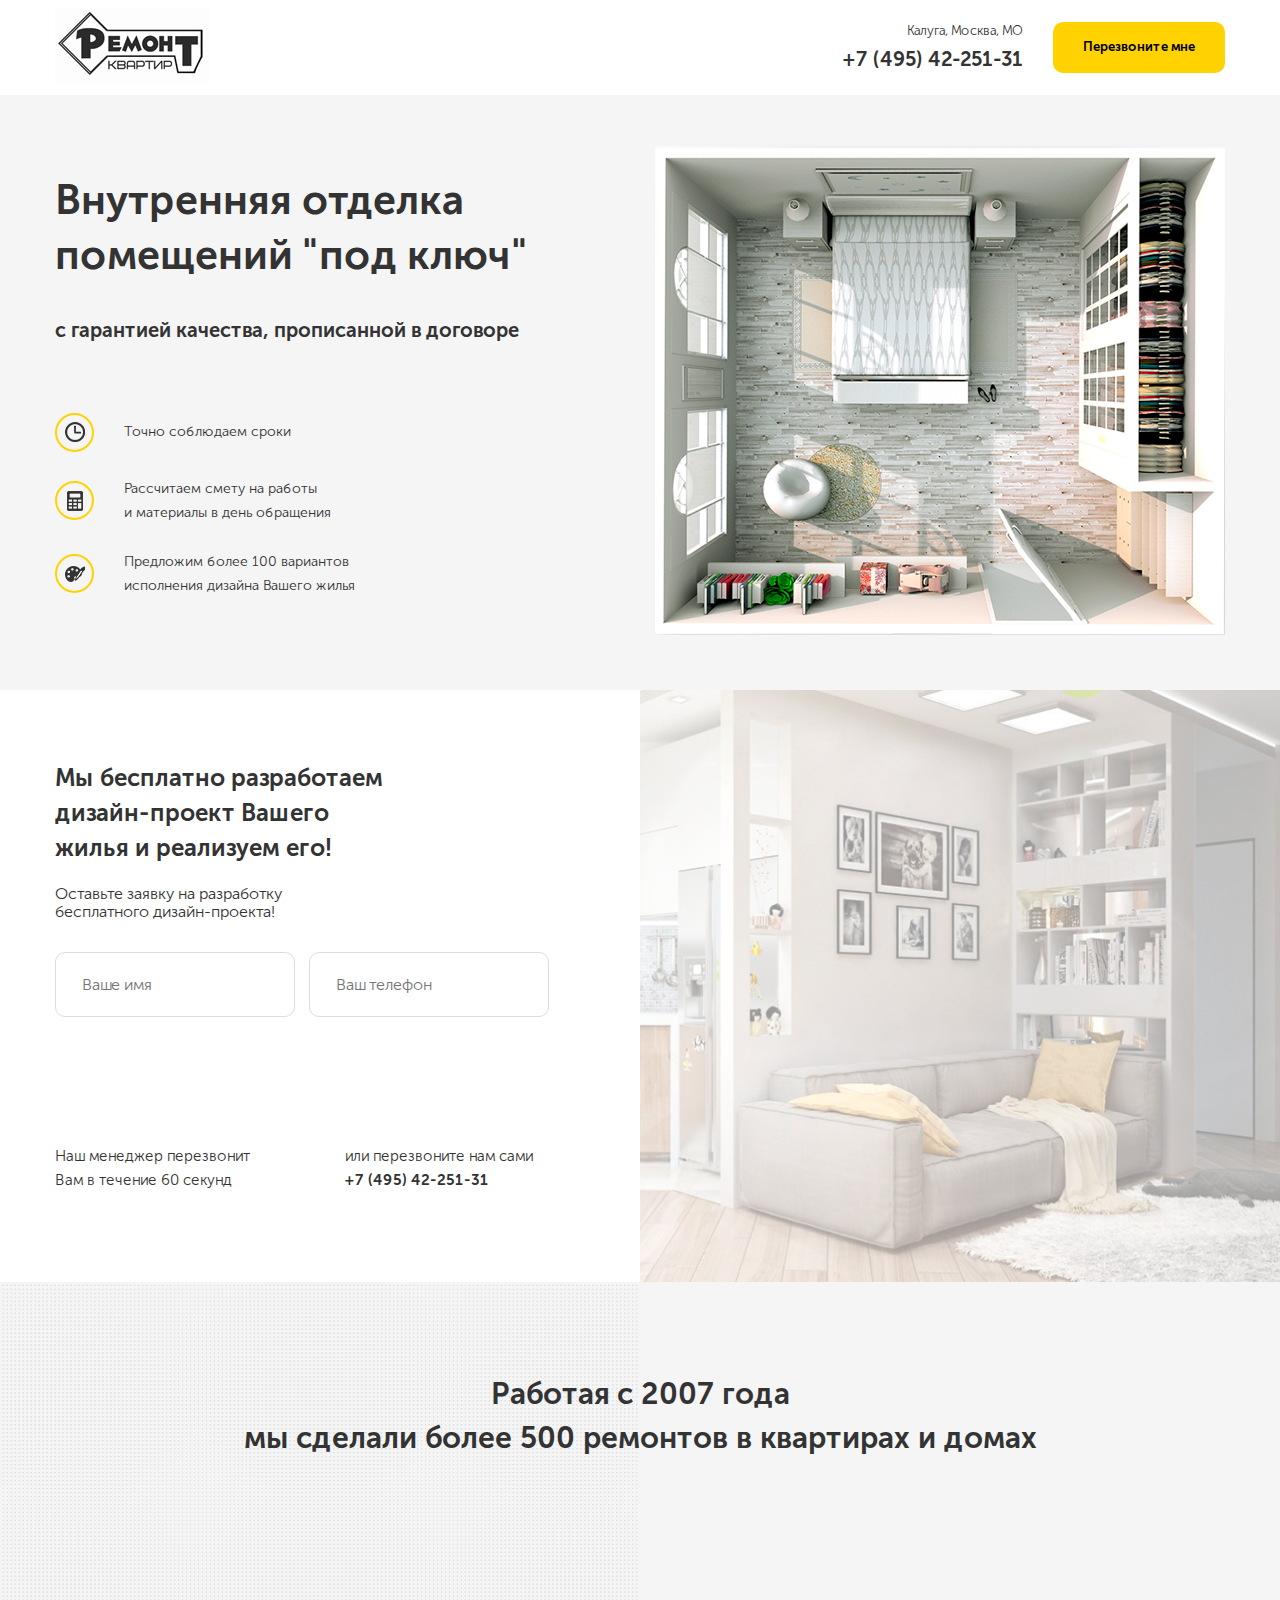
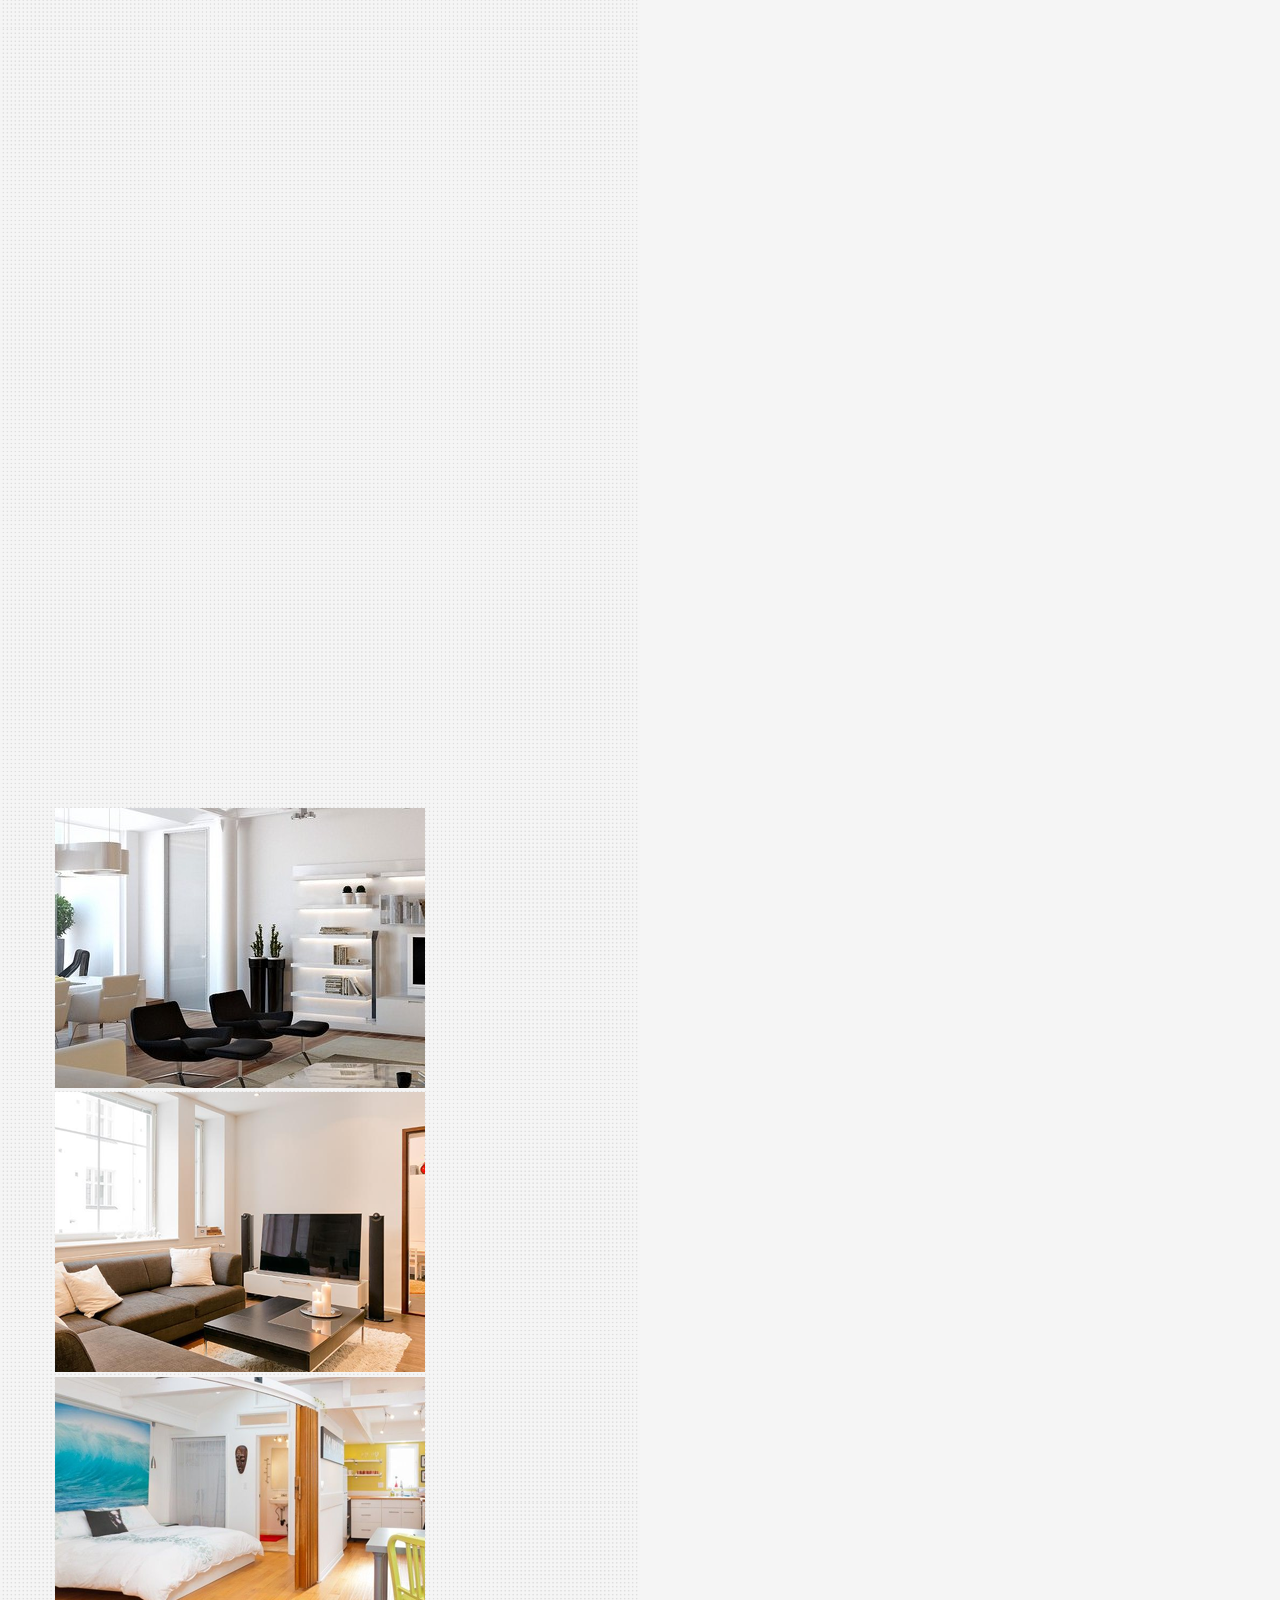
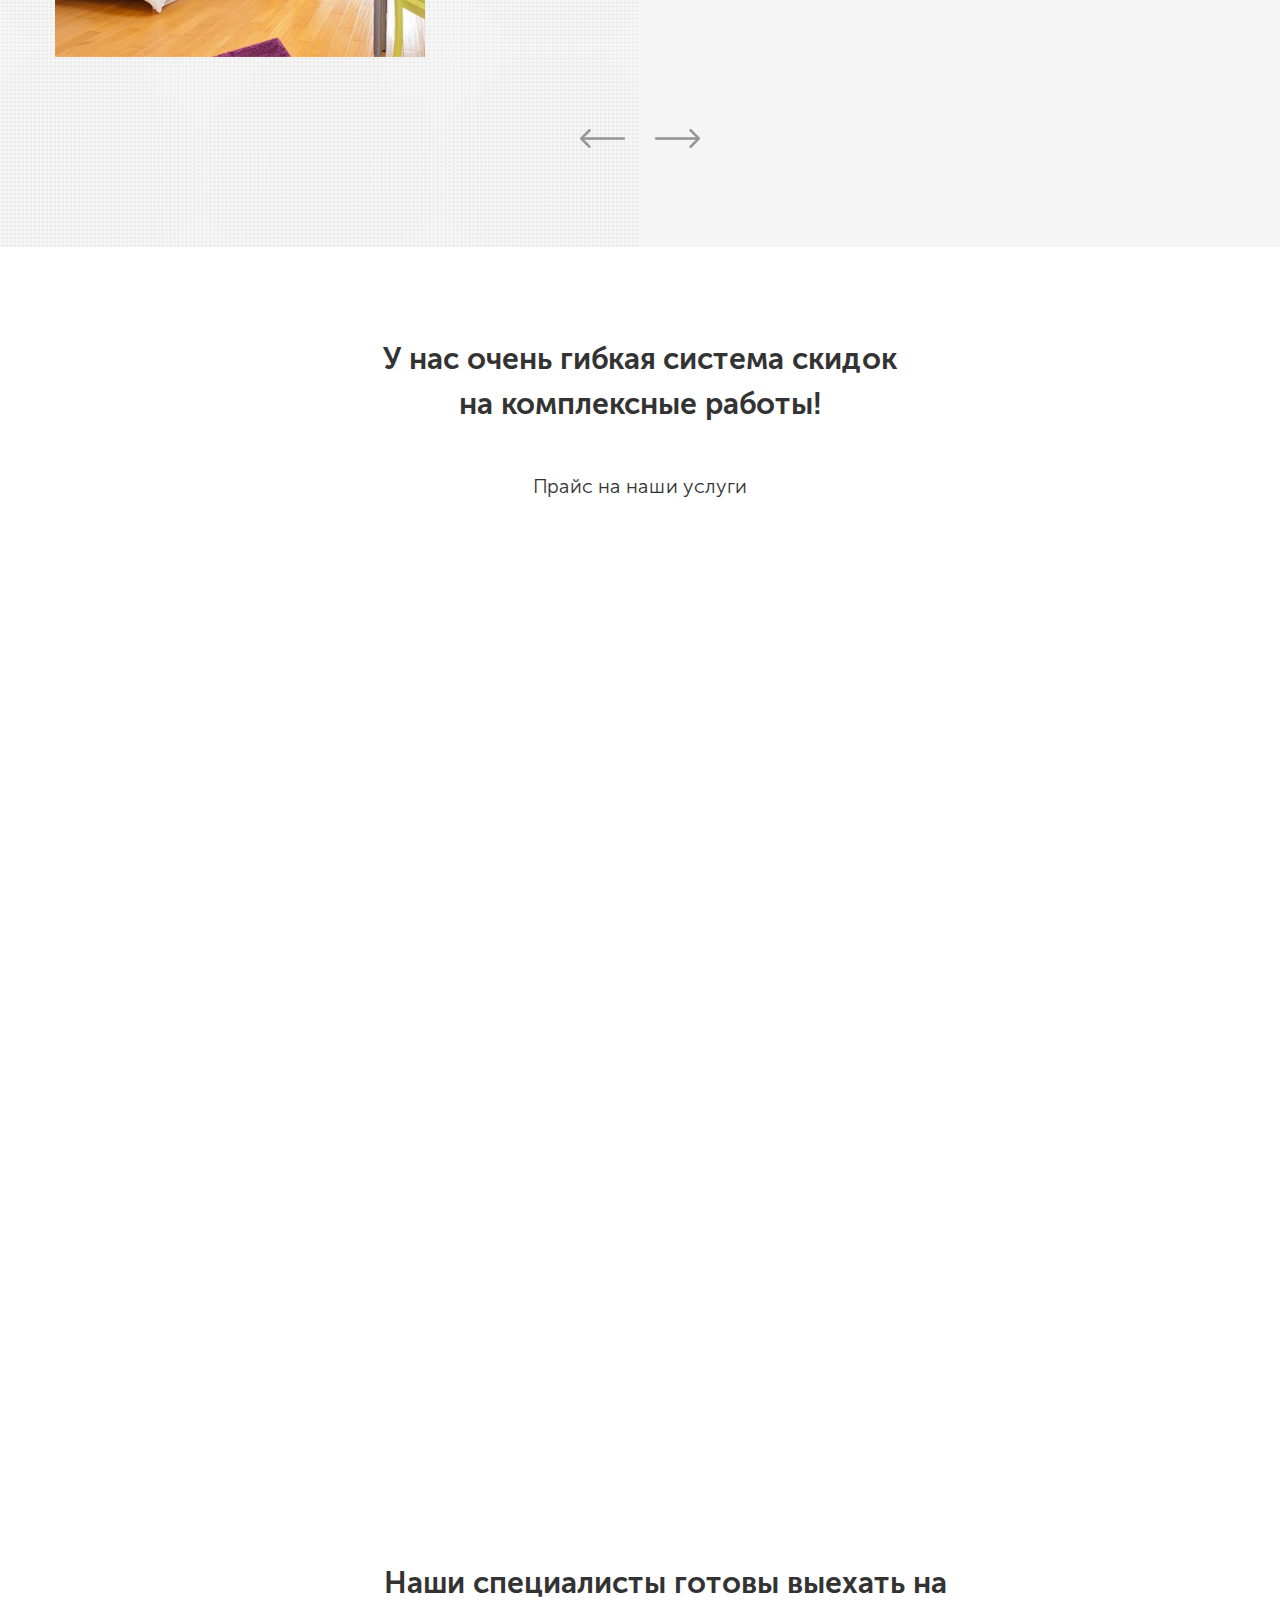
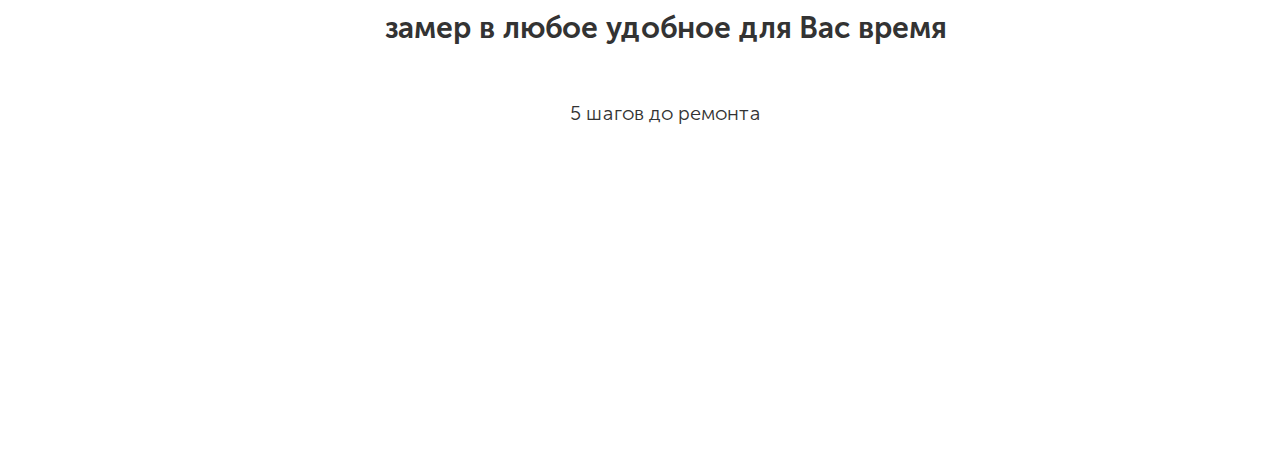
==== main/src/index.html @ b84ce752 "Добавил код с предыдущего урока" ====
<!DOCTYPE html>
<html lang="ru">

<head>
  <meta charset="UTF-8">
  <meta name="viewport" content="width=device-width, initial-scale=1.0">
  <meta http-equiv="X-UA-Compatible" content="ie=edge">
  <title>Урок 20</title>
  <link rel="stylesheet" href="css/normalize.css">
  <link rel="stylesheet" href="css/animate.min.css">
  <link rel="stylesheet" href="css/slick.css">
  <link rel="stylesheet" href="css/style.css">
</head>

<body>



  <!-- Шапка -->
  <nav class="navbar">

    <!-- Контейнер -->
    <div class="container">

      <!-- Блок с навигацией -->
      <div class="navbar-block">

        <!-- Логотип -->
        <div class="navbar__logo">
          <img src="img/logo.png" alt="">
        </div>
        <div class="navbar__info">

          <!-- Контакты -->
          <div class="navbar__contacts">
            <span class="navbar__address">Калуга, Москва, МО</span>
            <a href="tel:+7 (495) 42-251-31" class="phone navbar__phone">
              +7 (495) 42-251-31
            </a>
          </div>

          <!-- Кнопка звонка -->
          <button class="button navbar__button" id="button">
            Перезвоните мне
          </button>
        </div>
      </div>
    </div>
  </nav>

  <!-- Главный экран -->
  <div class="main">
    <section class=" section hero">

      <!-- Контейнер -->
      <div class="container">

        <!-- Блок главного экрана -->
        <div class="hero-block">

          <!-- Блок с текстом гланвого экрана -->
          <div class="hero-text">

            <!-- Заголовок -->
            <h1 class="section-title hero-text__title">
              Внутренняя отделка помещений "под ключ"
            </h1>

            <!-- Подзаголовок -->
            <span class="section-subtitle hero-text__subtitle">
              с гарантией качества, прописанной в договоре
            </span>

            <!-- Список преимуществ -->
            <ul class="hero-list">
              <li class="hero-list__item">
                <div class="hero-list__image">
                  <img src="img/hero/clock.png" alt="clock">
                </div>
                <span class="hero-list__text">
                  Точно соблюдаем сроки
                </span>
              </li>
              <li class="hero-list__item">
                <div class="hero-list__image">
                  <img src="img/hero/calculator.png" alt="calculator">
                </div>
                <span class="hero-list__text">
                  Рассчитаем смету на работы
                  <br> и материалы в день обращения
                </span>
              </li>
              <li class="hero-list__item">
                <div class="hero-list__image">
                  <img src="img/hero/paint-board.png" alt="paint-board">
                </div>
                <span class="hero-list__text">
                  Предложим более 100 вариантов
                  <br> исполнения дизайна Вашего жилья
                </span>
              </li>
            </ul>
          </div>

          <!-- Изображение главного экрана -->
          <div class="hero-image wow fadeInRight" data-wow-delay="0.3s">
            <img src="img/hero/hero_image.png" alt="">
          </div>
        </div>
      </div>
    </section>
  </div>

  <!-- Блок offer -->
  <section class="section offer">

    <!-- Контейнер -->
    <div class="container">

      <!-- Обертка -->
      <div class="offer-block">

        <!-- Заголовок блока -->
        <h2 class="section-title offer__title">
          Мы бесплатно разработаем дизайн-проект Вашего жилья и реализуем его!
        </h2>

        <!-- Подзаголовок блока -->
        <span class="section-subtitle offer__subtitle">
          Оставьте заявку на разработку бесплатного дизайн-проекта!
        </span>

        <!-- Форма блока -->
        <form action="#" class="form offer__form">
          <input type="text" class="input offer__input" placeholder="Ваше имя">
          <input type="tel" class="input offer__input" placeholder="Ваш телефон">
          <button class="button offer__button wow bounceInLeft" data-wow-delay="0.1s">
            Получить бесплатный дизайн-проект
          </button>
        </form>

        <!-- Дополнительная информация -->
        <div class="offer__info">
          <span class="offer__text">
            Наш менеджер перезвонит Вам в течение 60 секунд
          </span>
          <span class="offer__contact">
            или перезвоните нам сами
            <a href="tel:+7(495)4225131" class="phone offer__phone">+7 (495) 42-251-31</a>
          </span>
        </div>
      </div>
    </div>
  </section>

  <!-- Блок портфолио со слайдером -->
  <section class="section portfolio">
    <div class="container">
      <h2 class="section-title portfolio__title"><span class="portfolio__text">Работая с 2007 года </span>
        <span class="portfolio__text">мы сделали более 500 ремонтов в квартирах и домах</span>
      </h2>
      <div class="slider portfolio__slider">
        <div class="slider__item wow fadeInLeft" data-wow-delay="0.3s">
          <img src="img/portfolio/slider-picture-1.png" alt="">
        </div>
        <div class="slider__item wow fadeIn" data-wow-delay="0.1s">
          <img src="img/portfolio/slider-picture-2.png" alt="">
        </div>
        <div class="slider__item wow fadeInRight" data-wow-delay="0.3s"">
          <img src=" img/portfolio/slider-picture-3.png" alt="">
        </div>
        <div class="slider__item">
          <img src="img/portfolio/slider-picture-1.png" alt="">
        </div>
        <div class="slider__item">
          <img src="img/portfolio/slider-picture-2.png" alt="">
        </div>
        <div class="slider__item">
          <img src="img/portfolio/slider-picture-3.png" alt="">
        </div>
      </div>
      <div class="arrows portfolio__arrows">
        <div class="portfolio__arrows_left">
          <img src="img/portfolio/left-arrow.png" alt="">
        </div>
        <div class="portfolio__arrows_right">
          <img src="img/portfolio/right-arrow.png" alt="">
        </div>
      </div>
    </div>
  </section>

  <!-- Блок с карточками услуг -->
  <section class="section price">

    <!--Контейнер-->
    <div class="container">
      <!--Заголовок блока с карточками услуг-->
      <h2 class="section-title price-title">
        У нас очень гибкая система скидок на комплексные работы!
      </h2>
      <!--Подзаголовок блока с карточками услуг-->
      <span class="section-subtitle price-subtitle">
        Прайс на наши услуги
      </span>
      <div class="price__cards">
        <div class="price__card  wow fadeInUp" data-wow-delay="0.1s">
          <div class="price__image">
            <img class="price__picture" src="img/price/bathroom.jpg" alt="">
          </div>
          <span class="price__title">Ремонт ванных комнат и с/у</span>
          <a class="price__info" href="#">Узнать цены</a>
        </div>
        <div class="price__card wow fadeInUp" data-wow-delay="0.2s">
          <div class="price__image">
            <img class="price__picture" src="img/price/living-room.jpg" alt="">
          </div>
          <span class="price__title">Ремонт комнат и квартир
          </span>
          <a class="price__info" href="#">Узнать цены</a>
        </div>
        <div class="price__card wow fadeInUp" data-wow-delay="0.3s">
          <div class="price__image">
            <img class="price__picture" src="img/price/office.jpg" alt="">
          </div>
          <span class="price__title">Отделка офисных помещений
          </span>
          <a class="price__info" href="#">Узнать цены</a>
        </div>
        <div class="price__card wow fadeInUp" data-wow-delay="0.4s">
          <div class="price__image">
            <img class="price__picture" src="img/price/new_building.jpg" alt="">
          </div>
          <span class="price__title">Ремонт в новостройках
          </span>
          <a class="price__info" href="#">Узнать цены</a>
        </div>
        <div class="price__card wow fadeInUp" data-wow-delay="0.5s">
          <div class="price__image">
            <img class="price__picture" src="img/price/kitchen.jpg" alt="">
          </div>
          <span class="price__title">Ремонт кухонь</span>
          <a class="price__info" href="#">Узнать цены</a>
        </div>
        <div class="price__card wow fadeInUp" data-wow-delay="0.6s">
          <div class="price__image">
            <img class="price__picture" src="img/price/cottage.jpg" alt="">
          </div>
          <span class="price__title">Ремонт дач и коттеджей
          </span>
          <a class="price__info" href="#">Узнать цены</a>
        </div>
      </div>
    </div>
  </section>

  <!--Блок с шагами-->
  <section class="section steps">

    <!--Контейнер-->
    <div class="container">

      <!--Заголовок блока с шагами-->
    <h2 class="section-title steps__title">Наши специалисты готовы выехать на замер
      в любое удобное для Вас время</h2>

      <!--Подзаголовок блока с шагами-->
    <span class="section-subtitle steps__subtitle">5 шагов до ремонта</span>

    <!--Обертка для шагов -->
    <div class="steps__block">

      <!--Блок с шагом -->
      <div class="steps__step wow rotateInDownLeft" data-wow-delay="0.1s" >
        <div class="steps__img">
          <img src="img/steps/woman-with-headset.png" alt=""></div>
        <div class="steps__text"><span>Вы звоните нам</span>
          <span>или оставляете заявку</span>
        </div>

      </div>

      <!--Блок с шагом -->
      <div class="steps__step wow rotateInDownLeft" data-wow-delay="0.4s" >
        <div class="steps__img">
          <img src="img/steps/wall-clock.png" alt=""></div>
        <div class="steps__text"><span>Согласуем удобное</span>
          <span>для Вас время выезда</span>
          <span>специалиста на замер</span>
        </div>

      </div>

      <!--Блок с шагом -->
      <div class="steps__step wow rotateInDownLeft" data-wow-delay="0.7s" >
        <div class="steps__img">
          <img src="img/steps/money.png" alt=""></div>
        <div class="steps__text"><span>Рассчитываем смету</span>
          <span>согласовываем</span>
          <span>с Вами</span>
        </div>

      </div>

      <!--Блок с шагом -->
      <div class="steps__step wow rotateInDownLeft" data-wow-delay="1s" >
        <div class="steps__img">
          <img src="img/steps/document.png" alt=""></div>
        <div class="steps__text"><span>Подписываем договор</span>
          <span>закупаем материал</span>
          <span>по оптовым ценам</span>
        </div>

      </div>

      <!--Блок с шагом -->
      <div class="steps__step wow rotateInDownLeft" data-wow-delay="1.3s" >
        <div class="steps__img">
          <img src="img/steps/calendar.png" alt=""></div>
        <div class="steps__text"><span>Выполняем ремонт</span>
          <span>в указанные сроки</span>
        </div>

      </div>

    </div>
  </div>
  </section>


  <!-- Ссылка для кнопка наверх -->
  <a href="#" class="scroll"></a>


  <!-- Модальное окно -->
  <div class="modal" id="modal">
    <div class="modal-dialog">
      <button class="modal-dialog__close" id="close">&times;</button>
      <h4 class="modal-dalog__title">Сообщение модального окна</h4>
    </div>
  </div>

  <script src="https://code.jquery.com/jquery-3.4.1.min.js"
    integrity="sha256-CSXorXvZcTkaix6Yvo6HppcZGetbYMGWSFlBw8HfCJo=" crossorigin="anonymous"></script>
  <script src="js/wow.min.js"></script>
  <script src="js/modal.js"></script>
  <script src="js/scroll.js"></script>
  <script src="js/slick.min.js"></script>

  <script>
    $(document).ready(function () {
      $('.slider').slick({
        infinite: true,
        slidesToShow: 3,
        slidesToScroll: 1,
        prevArrow: '.portfolio__arrows_left',
        nextArrow: '.portfolio__arrows_right',
        responsive: [{
            breakpoint: 1200,
            settings: {
              slidesToShow: 2,
              slidesToScroll: 1,
            }
          },
          {
            breakpoint: 769,
            settings: {
              slidesToShow: 1,
              slidesToScroll: 1
            }
          },
        ]
      });
    });
  </script>
  <script>
    new WOW().init();
  </script>

  <!-- <script src="js/main.js"></script> -->
</body>

</html>
---- main/src/css/style.css ----
@font-face {
  font-family: 'Museo Sans Cyrl 300';
  src: url("../fonts/MuseoSans/MuseoSansCyrl-300.eot");
  src: local("../fonts/MuseoSans/MuseoSansCyrl-300");
  src: url("../fonts/MuseoSans/MuseoSansCyrl-300.eot?#iefix") format("embedded-opentype");
  src: url("../fonts/MuseoSans/MuseoSansCyrl-300.woff") format("woff");
  src: url("../fonts/MuseoSans/MuseoSansCyrl-300.ttf") format("truetype");
  font-weight: 300;
  font-style: normal;
}

@font-face {
  font-family: 'Museo Sans Cyrl 700';
  src: url("../fonts/MuseoSans/MuseoSansCyrl-700.eot");
  src: local("../fonts/MuseoSans/MuseoSansCyrl-700");
  src: url("../fonts/MuseoSans/MuseoSansCyrl-700.eot?#iefix") format("embedded-opentype");
  src: url("../fonts/MuseoSans/MuseoSansCyrl-700.woff") format("woff");
  src: url("../fonts/MuseoSans/MuseoSansCyrl-700.ttf") format("truetype");
  font-weight: normal;
  font-style: normal;
}

body {
  font-family: sans-serif;
  color: #333333;
  -webkit-box-sizing: border-box;
          box-sizing: border-box;
}

img {
  max-width: 100%;
}

.container {
  width: 1170px;
  margin: 0 auto;
}

.button {
  border-radius: 10px;
  padding: 18px 30px;
  background-color: #ffd200;
  border: none;
  outline: none;
  font-family: 'Museo Sans Cyrl 700', sans-serif;
  font-weight: 700;
}

.button:hover {
  cursor: pointer;
  background-color: #ffdb33;
}

.section {
  padding: 70px 0 90px 0;
}

.section-title {
  color: #333333;
  font-family: 'Museo Sans Cyrl 700', sans-serif;
  font-weight: 700;
  text-align: center;
}

.section-subtitle {
  color: #333333;
  font-family: 'Museo Sans Cyrl 700', sans-serif;
  font-weight: 700;
}

.input {
  width: 240px;
  height: 65px;
  border-radius: 10px;
  border: 1px solid #dddddd;
  -webkit-box-sizing: border-box;
          box-sizing: border-box;
  outline: none;
}

.phone {
  text-decoration: none;
  color: #333333;
  font-family: 'Museo Sans Cyrl 700', sans-serif;
  font-weight: 700;
}

@media (max-width: 1200px) {
  .container {
    width: 95%;
  }
}

@media (max-width: 768px) {
  .container {
    max-width: 580px;
    width: 84%;
  }
}

@media (max-width: 567px) {
  .container {
    width: 278px;
  }
}

.navbar {
  padding: 8px 8px;
}

.navbar-block {
  display: -webkit-box;
  display: -ms-flexbox;
  display: flex;
  -webkit-box-pack: justify;
      -ms-flex-pack: justify;
          justify-content: space-between;
  -webkit-box-align: center;
      -ms-flex-align: center;
          align-items: center;
}

.navbar__info {
  display: -webkit-box;
  display: -ms-flexbox;
  display: flex;
  -webkit-box-align: center;
      -ms-flex-align: center;
          align-items: center;
}

.navbar__contacts {
  display: -webkit-box;
  display: -ms-flexbox;
  display: flex;
  -webkit-box-orient: vertical;
  -webkit-box-direction: normal;
      -ms-flex-direction: column;
          flex-direction: column;
  text-align: right;
}

.navbar__address {
  font-size: 13px;
  font-family: 'Museo Sans Cyrl 300', sans-serif;
  font-weight: 300;
}

.navbar__phone {
  font-size: 20px;
  margin-top: 9px;
  font-weight: 900;
}

.navbar__button {
  margin-left: 30px;
  font-size: 13px;
  font-weight: 900;
}

@media (max-width: 768px) {
  .navbar__contacts {
    display: none;
  }
  .navbar__button {
    font-size: 10px;
    padding: 15px 26px;
  }
  .navbar__logo {
    width: 91px;
    height: 44px;
  }
}

@media (max-width: 567px) {
  .navbar {
    padding: 17px 0;
  }
  .navbar__button {
    border-radius: 5px;
  }
}

.hero {
  padding: 50px 0;
  background-color: #f5f5f5;
}

.hero-block {
  display: -webkit-box;
  display: -ms-flexbox;
  display: flex;
  -webkit-box-pack: justify;
      -ms-flex-pack: justify;
          justify-content: space-between;
}

.hero-text {
  -ms-flex-preferred-size: 50%;
      flex-basis: 50%;
}

.hero-text__title {
  font-size: 41px;
  line-height: 55px;
  margin-bottom: 15px;
  text-align: left;
}

.hero-text__subtitle {
  display: inline-block;
  font-size: 20px;
  line-height: 65px;
  margin-bottom: 50px;
}

.hero-list {
  list-style: none;
  margin: 0;
  padding: 0;
}

.hero-list__item {
  display: -webkit-box;
  display: -ms-flexbox;
  display: flex;
  -webkit-box-align: center;
      -ms-flex-align: center;
          align-items: center;
  margin-bottom: 25px;
}

.hero-list__item:last-child {
  margin-bottom: 0;
}

.hero-list__image {
  display: -webkit-box;
  display: -ms-flexbox;
  display: flex;
  -webkit-box-pack: center;
      -ms-flex-pack: center;
          justify-content: center;
  -webkit-box-align: center;
      -ms-flex-align: center;
          align-items: center;
  border: 2px solid #ffd200;
  border-radius: 50%;
  width: 35px;
  height: 35px;
  margin-right: 30px;
}

.hero-list__text {
  font-family: 'Museo Sans Cyrl 300', sans-serif;
  font-weight: 300;
  font-size: 14px;
  line-height: 24px;
}

@media (max-width: 1200px) {
  .hero-text__title {
    font-size: 30px;
    line-height: 40px;
  }
  .hero-text__subtitle {
    line-height: 1.3;
  }
}

@media (max-width: 768px) {
  .hero {
    padding: 20px 0;
  }
  .hero-block {
    -webkit-box-orient: vertical;
    -webkit-box-direction: normal;
        -ms-flex-direction: column;
            flex-direction: column;
  }
  .hero-text__title {
    font-size: 24px;
    line-height: 1.3;
    margin-bottom: 5px;
  }
  .hero-text__subtitle {
    font-size: 16px;
    font-weight: 400;
    line-height: 1.3;
    margin-bottom: 20px;
  }
  .hero-list {
    display: -webkit-box;
    display: -ms-flexbox;
    display: flex;
    -webkit-box-pack: justify;
        -ms-flex-pack: justify;
            justify-content: space-between;
    -ms-flex-wrap: wrap;
        flex-wrap: wrap;
  }
  .hero-list__item {
    margin-bottom: 20px;
  }
  .hero-list__image {
    margin-right: 15px;
  }
  .hero-list__text {
    font-size: 12px;
    line-height: 1.3;
  }
  .hero-image {
    margin-top: 15px;
  }
}

@media (max-width: 567px) {
  .hero {
    padding-bottom: 52px;
  }
  .hero-block {
    padding-left: 2px;
    padding-top: 5px;
  }
  .hero-text__subtitle {
    padding-left: 3px;
    margin-bottom: 25px;
  }
  .hero-image {
    margin-right: 5px;
  }
  .hero-list__item:last-child {
    margin-bottom: 25px;
  }
}

.offer {
  background: url("../img/offer/offer-image.png") no-repeat right;
  background-size: contain;
  position: relative;
}

.offer::before {
  content: '';
  position: absolute;
  left: 0;
  top: 0;
  background-color: #fff;
  width: 50%;
  height: 100%;
}

.offer-block {
  width: 50%;
  position: relative;
}

.offer__title {
  max-width: 350px;
  font-size: 24px;
  line-height: 35px;
  margin-bottom: 20px;
  margin-top: 0;
  text-align: left;
}

.offer__subtitle {
  display: block;
  max-width: 235px;
  font-size: 16px;
  font-family: 'Museo Sans Cyrl 300', sans-serif;
  font-weight: 300;
  margin-bottom: 30px;
}

.offer__form {
  margin-right: 90px;
  margin-bottom: 25px;
}

.offer__input {
  padding-left: 26px;
  margin-bottom: 30px;
  font-family: 'Museo Sans Cyrl 300', sans-serif;
  font-weight: 300;
}

.offer__input:first-child {
  margin-right: 10px;
}

.offer__button {
  width: 100%;
  line-height: 18px;
  font-size: 16px;
  padding: 27px 0;
}

.offer__info {
  display: -webkit-box;
  display: -ms-flexbox;
  display: flex;
  margin-right: 90px;
}

.offer__text {
  max-width: 225px;
  margin-right: 65px;
  font-size: 15px;
  line-height: 24px;
  font-family: 'Museo Sans Cyrl 300', sans-serif;
  font-weight: 300;
}

.offer__contact {
  margin-right: 10px;
  display: -webkit-box;
  display: -ms-flexbox;
  display: flex;
  -webkit-box-orient: vertical;
  -webkit-box-direction: normal;
      -ms-flex-direction: column;
          flex-direction: column;
  font-size: 15px;
  line-height: 24px;
  font-family: 'Museo Sans Cyrl 300', sans-serif;
  font-weight: 300;
}

.offer__phone {
  line-height: 24px;
  font-size: 15px;
}

@media (max-width: 1200px) {
  .offer {
    background-size: cover;
  }
  .offer__input {
    width: 100%;
    margin-bottom: 8px;
    padding-left: 23px;
  }
}

@media (max-width: 768px) {
  .offer {
    padding: 45px 21px 50px;
    background: none;
  }
  .offer-block {
    width: 100%;
  }
  .offer__title {
    font-size: 18px;
    font-weight: 800;
    max-width: 260px;
    margin-bottom: 20px;
  }
  .offer__subtitle {
    font-size: 14px;
    font-weight: 600;
    margin-bottom: 27px;
  }
  .offer__form {
    margin-right: 0;
    margin-bottom: 20px;
  }
  .offer__input {
    width: 100%;
    margin-bottom: 8px;
    padding-left: 23px;
  }
  .offer__input:first-child {
    margin-right: 0;
  }
  .offer__button {
    font-size: 14px;
    padding: 18px 62px;
    line-height: 18px;
  }
  .offer__info {
    margin-right: 0;
    margin-left: 6px;
    -webkit-box-pack: justify;
        -ms-flex-pack: justify;
            justify-content: space-between;
  }
  .offer__text {
    display: block;
    font-size: 15px;
    line-height: 24px;
    margin-right: 0;
    width: 240px;
    margin-bottom: 12px;
  }
  .offer__contact {
    margin-right: 0;
    font-size: 15px;
    line-height: 24px;
    width: 200px;
  }
}

@media (max-width: 567px) {
  .offer__info {
    -webkit-box-orient: vertical;
    -webkit-box-direction: normal;
        -ms-flex-direction: column;
            flex-direction: column;
  }
}

.modal {
  position: fixed;
  left: 0;
  top: 0;
  width: 100%;
  height: 100%;
  background-color: rgba(0, 0, 0, 0.5);
  display: none;
  -webkit-box-pack: center;
      -ms-flex-pack: center;
          justify-content: center;
  -webkit-box-align: center;
      -ms-flex-align: center;
          align-items: center;
}

.modal_active {
  display: -webkit-box;
  display: -ms-flexbox;
  display: flex;
}

.modal-dialog {
  position: relative;
  width: 600px;
  height: 300px;
  background: #ffffff;
  display: -webkit-box;
  display: -ms-flexbox;
  display: flex;
  -webkit-box-pack: center;
      -ms-flex-pack: center;
          justify-content: center;
  -webkit-box-align: center;
      -ms-flex-align: center;
          align-items: center;
}

.modal-dialog__close {
  position: absolute;
  top: 0;
  right: 0;
}

.portfolio {
  background: #f5f5f5 url("../img/portfolio/portfolio-pattern.jpg") repeat-y center left;
  background-size: 50%;
  padding-bottom: 95px;
}

.portfolio__title {
  display: -webkit-box;
  display: -ms-flexbox;
  display: flex;
  -webkit-box-orient: vertical;
  -webkit-box-direction: normal;
      -ms-flex-direction: column;
          flex-direction: column;
  margin: auto;
  margin-bottom: 99px;
  margin-top: 25px;
  font-size: 30px;
  font-weight: 900;
}

.portfolio__text:first-child {
  margin-bottom: 10px;
}

.portfolio__arrows {
  display: -webkit-box;
  display: -ms-flexbox;
  display: flex;
  -webkit-box-pack: justify;
      -ms-flex-pack: justify;
          justify-content: space-between;
  width: 120px;
  margin: auto;
  margin-top: 68px;
}

.portfolio__arrows_left, .portfolio__arrows_right {
  cursor: pointer;
}

.portfolio .slider__item img {
  margin: auto;
}

@media (max-width: 768px) {
  .portfolio {
    padding-top: 40px;
    padding-bottom: 55px;
  }
  .portfolio__title {
    display: -webkit-box;
    display: -ms-flexbox;
    display: flex;
    -webkit-box-orient: vertical;
    -webkit-box-direction: normal;
        -ms-flex-direction: column;
            flex-direction: column;
    margin: auto;
    font-size: 18px;
    font-weight: 800;
    margin-bottom: 40px;
  }
  .portfolio__text:first-child {
    margin-bottom: 0;
  }
  .portfolio__arrows {
    margin-top: 25px;
  }
}

.price {
  padding-top: 90px;
  padding-bottom: 80px;
  text-align: center;
}

.price-title {
  max-width: 520px;
  text-align: center;
  margin: auto;
  margin-bottom: 48px;
  font-size: 30px;
  line-height: 45px;
}

.price-subtitle {
  display: inline-block;
  margin-bottom: 59px;
  font-size: 20px;
  font-family: 'Museo Sans Cyrl 300', sans-serif;
  font-weight: 300;
}

.price__card {
  margin-bottom: 29px;
  border: 1px solid #e8e8e8;
  padding-bottom: 44px;
}

.price__card:hover {
  -webkit-box-shadow: 0 20px 25px rgba(0, 0, 0, 0.1);
          box-shadow: 0 20px 25px rgba(0, 0, 0, 0.1);
}

.price__cards {
  display: -webkit-box;
  display: -ms-flexbox;
  display: flex;
  -ms-flex-wrap: wrap;
      flex-wrap: wrap;
  -webkit-box-pack: justify;
      -ms-flex-pack: justify;
          justify-content: space-between;
}

.price__picture {
  display: block;
}

.price__image {
  margin-bottom: 39px;
  position: relative;
}

.price__image::before {
  position: absolute;
  content: '';
  width: 100%;
  height: 100%;
  top: 0;
  left: 0;
  background-image: -webkit-gradient(linear, left bottom, left top, from(#ffd200), to(rgba(255, 255, 255, 0)));
  background-image: linear-gradient(to top, #ffd200 0%, rgba(255, 255, 255, 0) 100%);
  z-index: 1;
  opacity: 0;
  -webkit-transition: 0.2s;
  transition: 0.2s;
}

.price__image:hover::before {
  opacity: 1;
}

.price__title {
  display: block;
  margin-bottom: 29px;
  font-size: 18px;
}

.price__info {
  display: inline-block;
  position: relative;
  margin: auto;
  text-decoration: none;
  color: #333333;
  font-size: 16px;
  font-family: 'Museo Sans Cyrl 700', sans-serif;
  font-weight: 700;
}

.price__info:hover::after {
  height: 12px;
}

.price__info::after {
  position: absolute;
  bottom: -4px;
  left: 0;
  content: '';
  display: block;
  background-color: #ffd200;
  width: 100%;
  height: 3px;
  -webkit-transition: 0.2s;
  transition: 0.2s;
  z-index: -1;
}

@media (max-width: 1200px) {
  .price__cards {
    -ms-flex-pack: distribute;
        justify-content: space-around;
  }
}

@media (max-width: 768px) {
  .price {
    padding-top: 55px;
    padding-bottom: 0;
  }
  .price-title {
    margin: 0;
    font-size: 18px;
    line-height: 1.2;
    margin-bottom: 22px;
  }
  .price-subtitle {
    font-size: 14px;
    margin-bottom: 59px;
  }
  .price__image {
    margin-bottom: 30px;
  }
  .price__title {
    font-size: 14px;
    margin-bottom: 15px;
  }
  .price__card {
    padding-bottom: 30px;
    margin-bottom: 31px;
  }
}

@media (max-width: 576px) {
  .price .container {
    width: 270px;
  }
}

.steps {
  padding-right: 80px;
  padding-left: 80px;
  padding-top: 40px;
}

.steps__title {
  max-width: 655px;
  margin: auto;
  font-size: 30px;
  line-height: 45px;
  margin-bottom: 40px;
}

.steps__subtitle {
  display: block;
  text-align: center;
  font-size: 20px;
  line-height: 45px;
  font-family: 'Museo Sans Cyrl 300', sans-serif;
  font-weight: 300;
  margin-bottom: 55px;
}

.steps__block {
  display: -webkit-box;
  display: -ms-flexbox;
  display: flex;
  -ms-flex-pack: distribute;
      justify-content: space-around;
}

.steps__step {
  position: relative;
  display: -webkit-box;
  display: -ms-flexbox;
  display: flex;
  -webkit-box-orient: vertical;
  -webkit-box-direction: normal;
      -ms-flex-direction: column;
          flex-direction: column;
  -webkit-box-align: center;
      -ms-flex-align: center;
          align-items: center;
}

.steps__step:last-child::after {
  display: none;
}

.steps__step::after {
  position: absolute;
  top: -10px;
  right: -50%;
  content: '';
  display: block;
  width: 72px;
  height: 25px;
  background-image: url("../img/steps/arrow.png");
}

.steps__img {
  display: -webkit-box;
  display: -ms-flexbox;
  display: flex;
  -webkit-box-pack: center;
      -ms-flex-pack: center;
          justify-content: center;
  -webkit-box-align: center;
      -ms-flex-align: center;
          align-items: center;
  width: 100px;
  height: 100px;
  border: 3px solid #ffd200;
  border-radius: 50%;
  margin-bottom: 25px;
}

.steps__text {
  display: -webkit-box;
  display: -ms-flexbox;
  display: flex;
  -webkit-box-orient: vertical;
  -webkit-box-direction: normal;
      -ms-flex-direction: column;
          flex-direction: column;
  text-align: center;
  font-size: 14px;
  line-height: 20px;
  font-family: 'Museo Sans Cyrl 700', sans-serif;
  font-weight: 700;
}

@media (max-width: 1200px) {
  .steps__block {
    -ms-flex-wrap: wrap;
        flex-wrap: wrap;
    -webkit-box-pack: center;
        -ms-flex-pack: center;
            justify-content: center;
  }
  .steps__step {
    width: 310px;
    margin-bottom: 30px;
  }
  .steps__step::after {
    display: none;
  }
}

@media (max-width: 768px) {
  .steps {
    padding: 0;
    padding-top: 22px;
  }
  .steps__block {
    -webkit-box-orient: vertical;
    -webkit-box-direction: normal;
        -ms-flex-direction: column;
            flex-direction: column;
    -webkit-box-align: center;
        -ms-flex-align: center;
            align-items: center;
  }
  .steps__title {
    max-width: 240px;
    font-size: 18px;
    line-height: 1.2;
    margin-bottom: 10px;
  }
  .steps__subtitle {
    font-size: 14px;
    margin-bottom: 15px;
  }
  .steps__img {
    margin-bottom: 20px;
  }
  .steps__text {
    font-size: 12px;
    line-height: 16px;
    font-family: 'Museo Sans Cyrl 300', sans-serif;
    font-weight: 300;
  }
  .steps__step {
    width: 100%;
  }
}

.scroll {
  position: fixed;
  width: 40px;
  height: 40px;
  display: none;
  background-image: url("../img/icon_top.png");
  opacity: 0.5;
  right: 50px;
  bottom: 50px;
}
/*# sourceMappingURL=style.css.map */
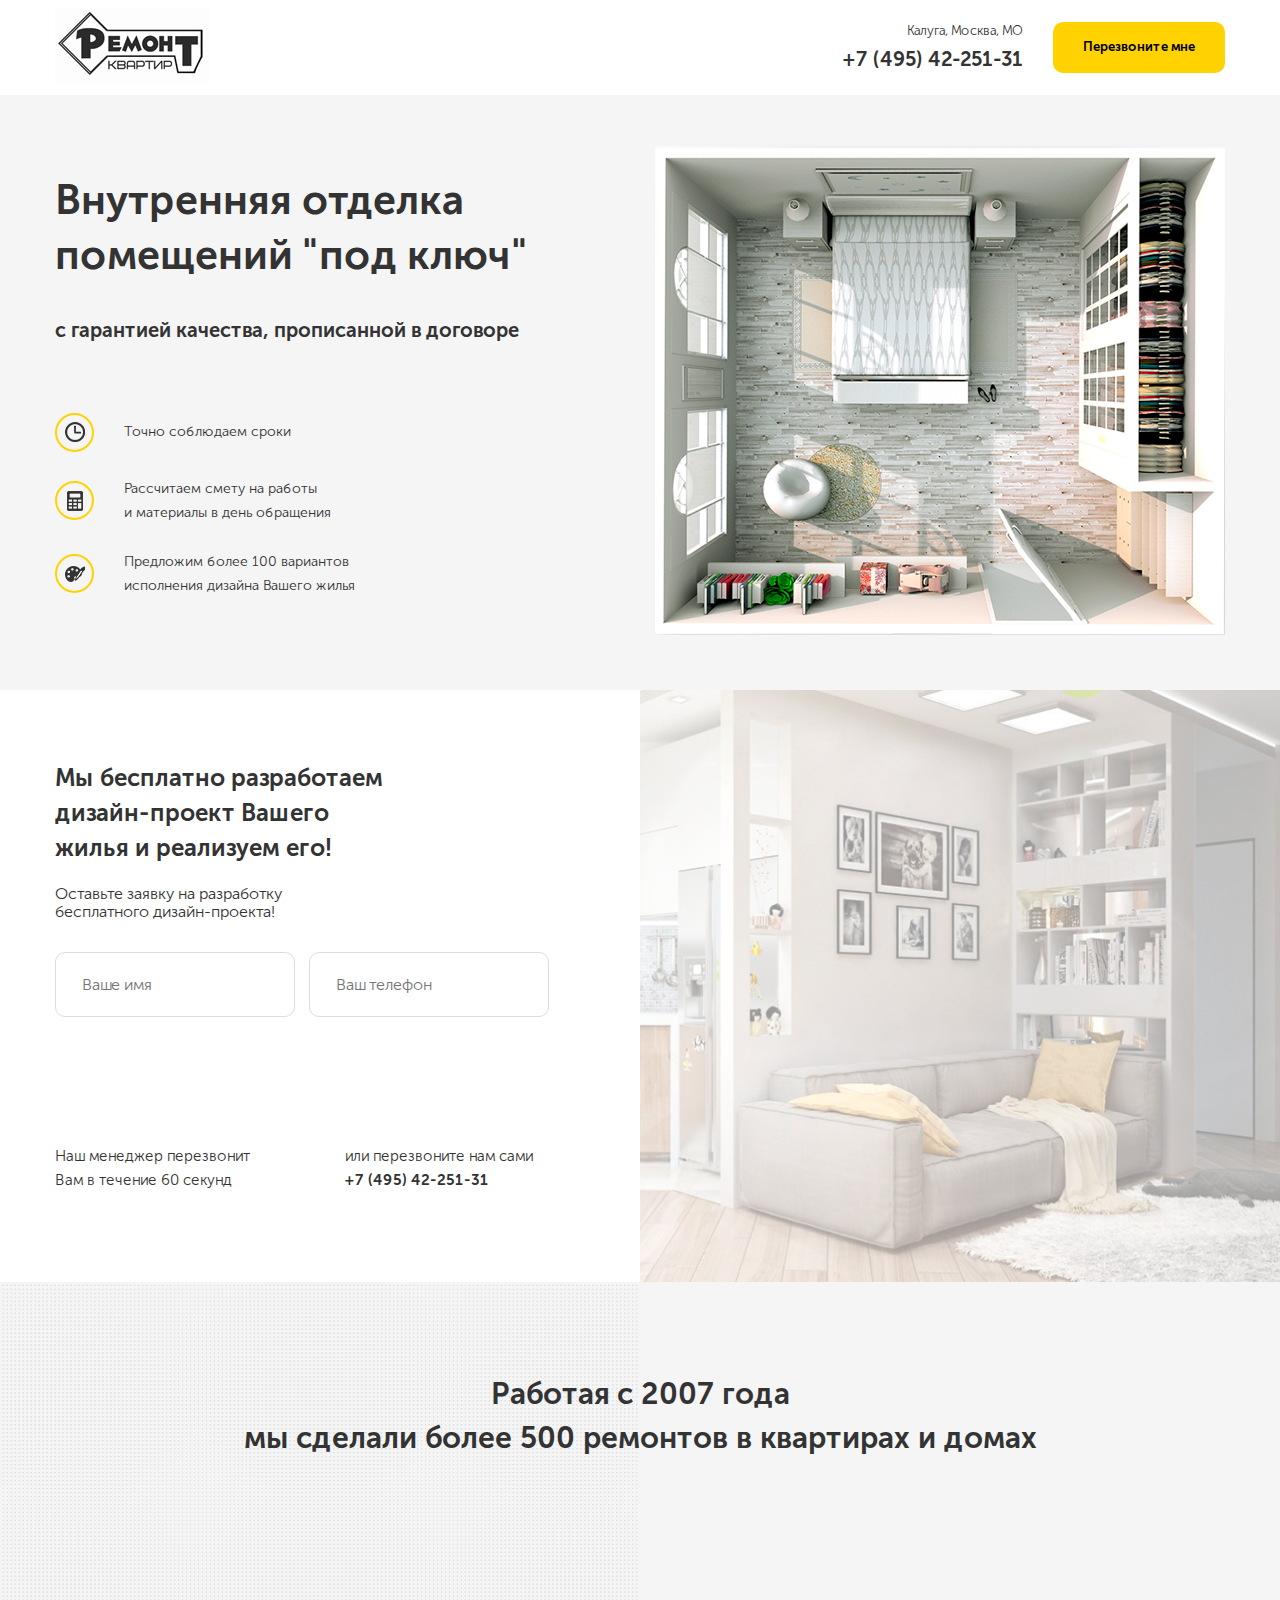
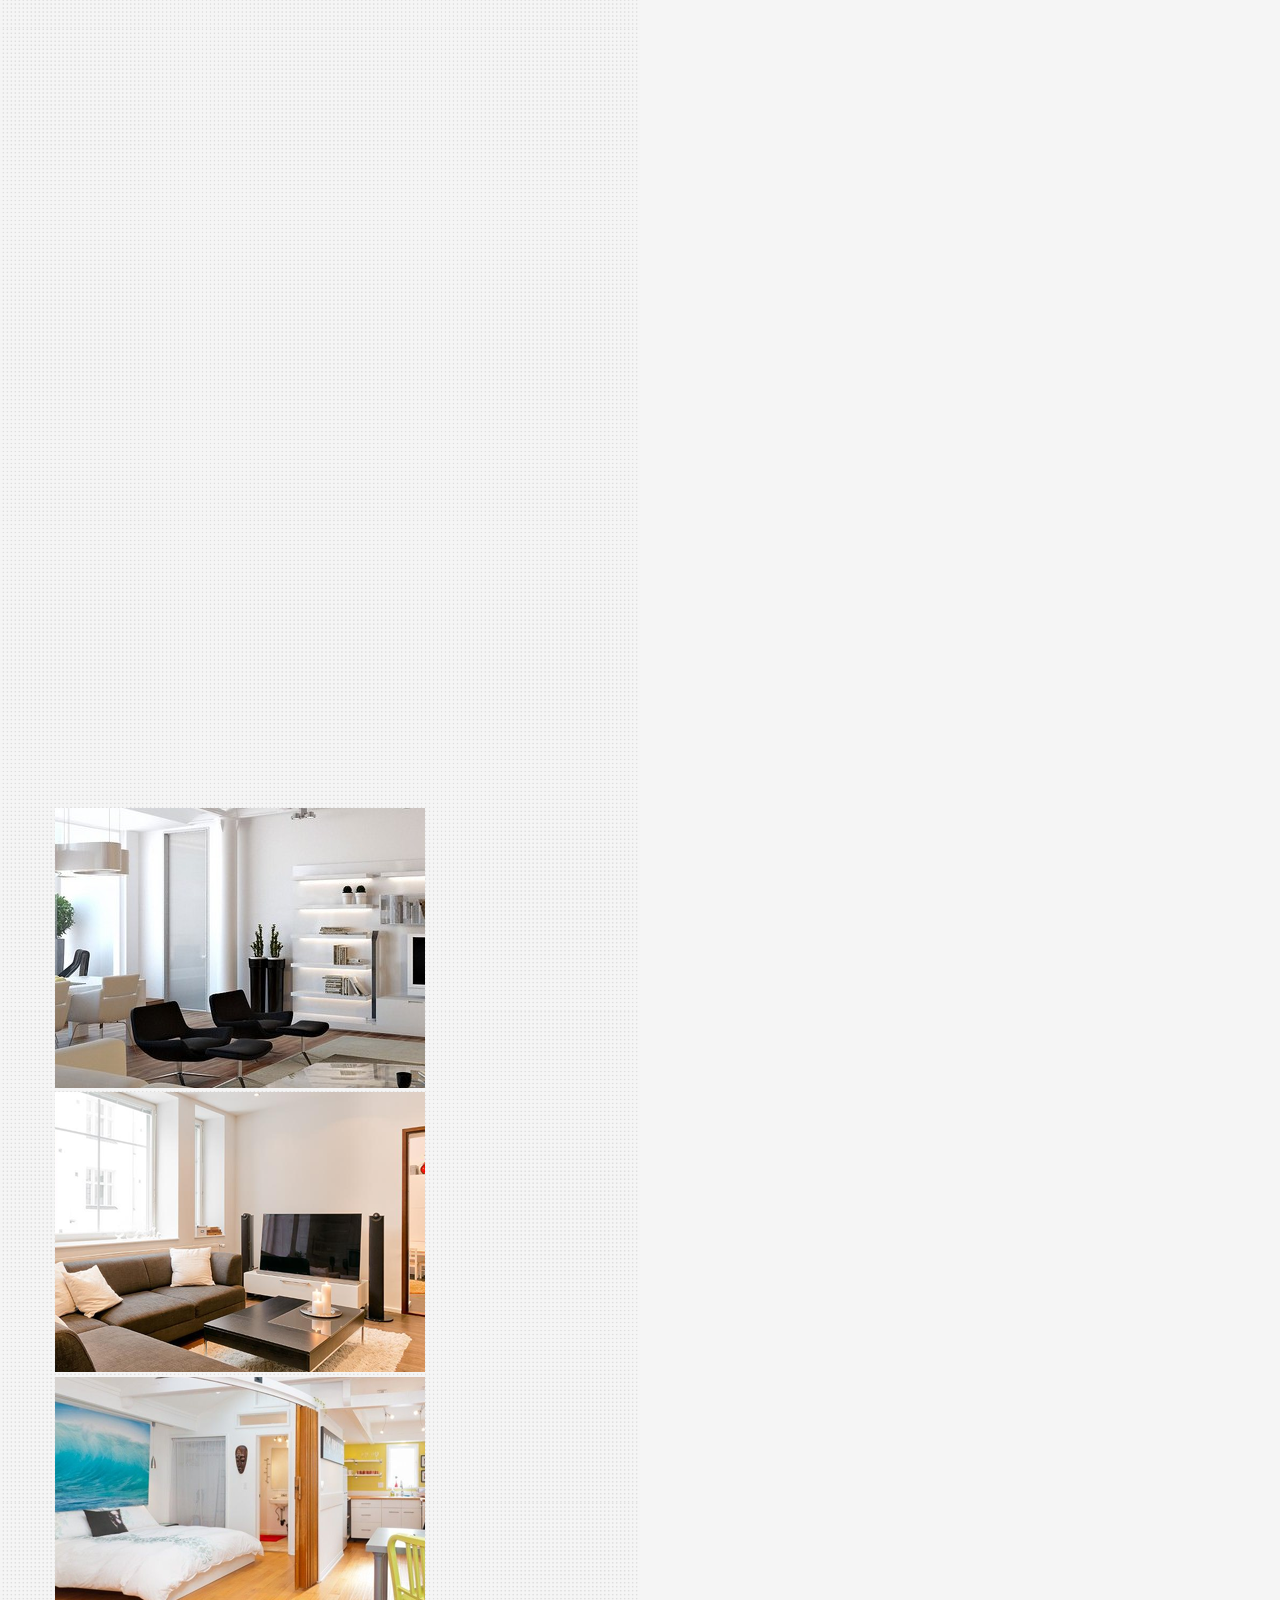
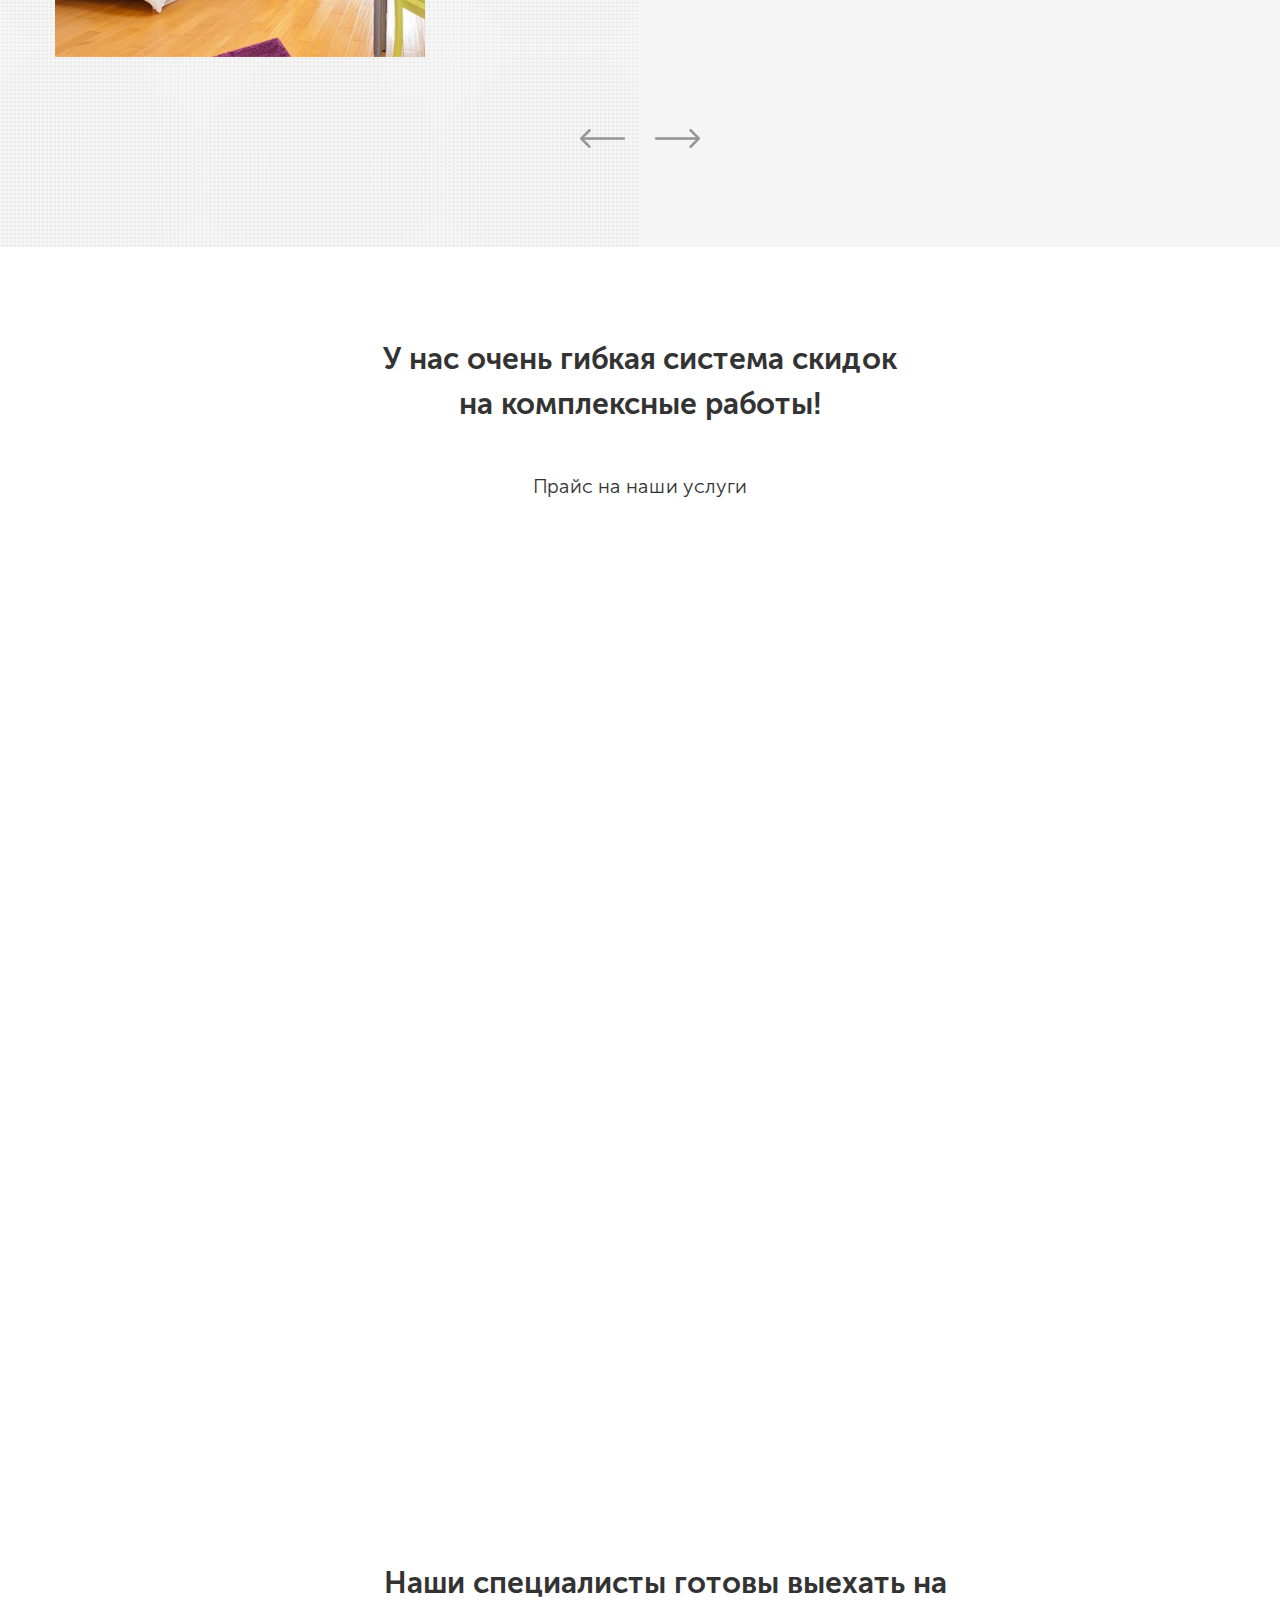
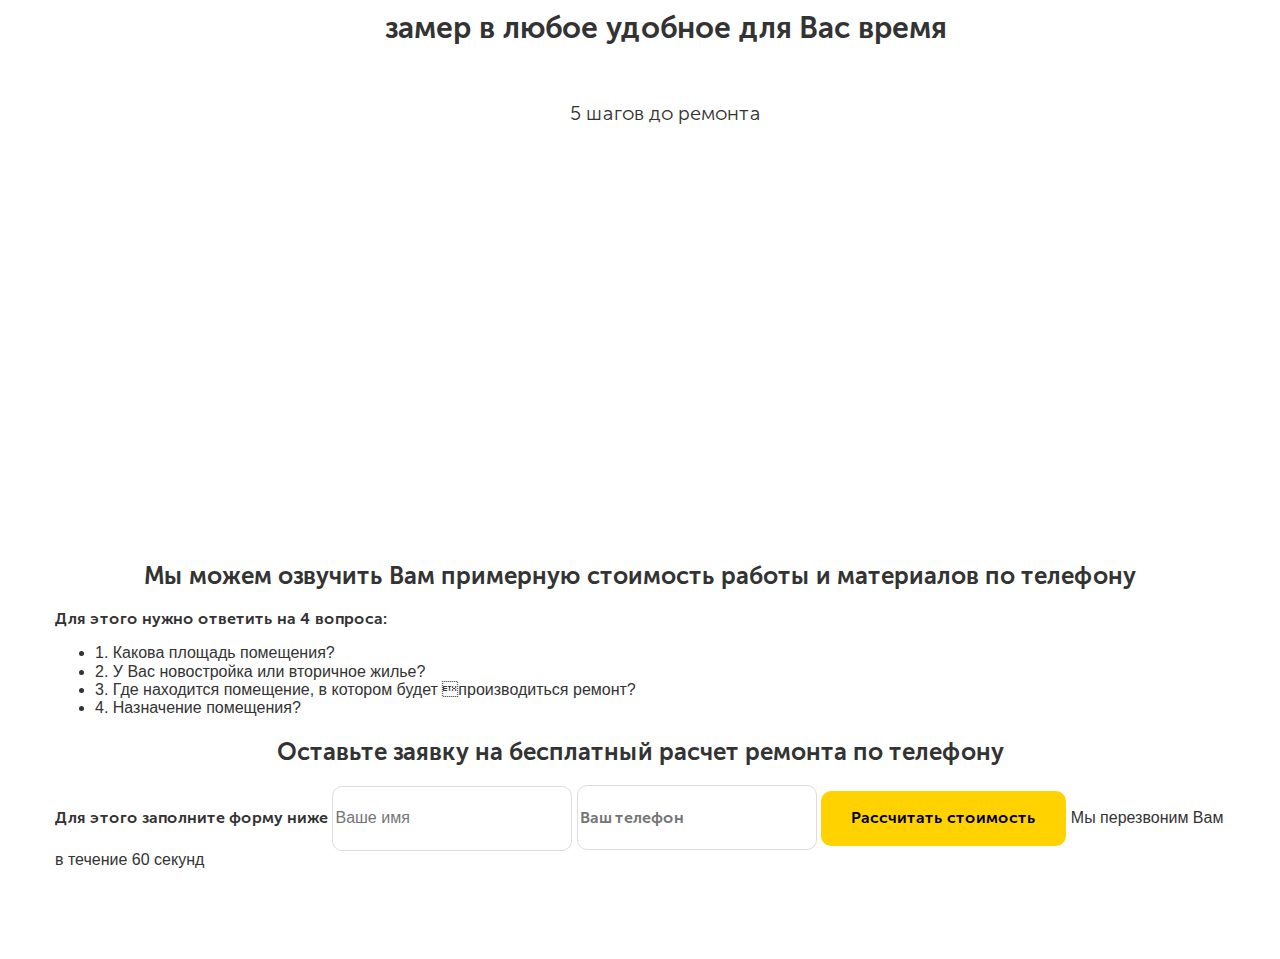
==== commit 17550c65: "Базовая разметка блока с опросом" ====
--- a/main/src/index.html
+++ b/main/src/index.html
@@ -5,7 +5,7 @@
   <meta charset="UTF-8">
   <meta name="viewport" content="width=device-width, initial-scale=1.0">
   <meta http-equiv="X-UA-Compatible" content="ie=edge">
-  <title>Урок 20</title>
+  <title>Урок 21</title>
   <link rel="stylesheet" href="css/normalize.css">
   <link rel="stylesheet" href="css/animate.min.css">
   <link rel="stylesheet" href="css/slick.css">
@@ -109,7 +109,7 @@
         </div>
       </div>
     </section>
-  </div>
+  
 
   <!-- Блок offer -->
   <section class="section offer">
@@ -155,10 +155,16 @@
 
   <!-- Блок портфолио со слайдером -->
   <section class="section portfolio">
+
+    <!--Контейнер-->
     <div class="container">
+
+      <!--Заголовок блока портфолио-->
       <h2 class="section-title portfolio__title"><span class="portfolio__text">Работая с 2007 года </span>
         <span class="portfolio__text">мы сделали более 500 ремонтов в квартирах и домах</span>
       </h2>
+
+      <!-- Слайдер -->
       <div class="slider portfolio__slider">
         <div class="slider__item wow fadeInLeft" data-wow-delay="0.3s">
           <img src="img/portfolio/slider-picture-1.png" alt="">
@@ -327,6 +333,75 @@
   </div>
   </section>
 
+<!--Блок с опросом-->
+<section class="section brif">
+
+  <!--Контейнер-->
+  <div class="container">
+
+    <!--Обертка-->
+    <div class="brif-block">
+
+      <!--Вопросы-->
+      <div class="brif__interview">
+
+        <!--Заголовок-->
+        <h2 class="section-title interview__title">
+            Мы можем озвучить Вам примерную стоимость работы и материалов по телефону
+        </h2>
+
+        <!--Подзаголовок-->
+        <span class="section-subtitle interview__subtitle">
+            Для этого нужно ответить на 4 вопроса:
+        </span>
+
+        <!--Список вопросов-->
+        <ul class="interview-list">
+          <li class="interview-list__item">
+            <span class="interview-list__number">1.</span>
+            <span class="interview-list__text">Какова площадь помещения?</span>
+          </li>
+          <li class="interview-list__item">
+            <span class="interview-list__number">2.</span>
+            <span class="interview-list__text">У Вас новостройка или вторичное жилье?</span>
+          </li>
+          <li class="interview-list__item">
+            <span class="interview-list__number">3.</span>
+            <span class="interview-list__text">Где находится помещение, в котором будет производиться ремонт?</span>
+          </li>
+          <li class="interview-list__item">
+            <span class="interview-list__number">4.</span>
+            <span class="interview-list__text">Назначение помещения?</span>
+          </li>
+        </ul>
+      </div>
+
+      <!--Форма-->
+      <div class="brif__form">
+        <!--Заголовок формы-->
+        <h2 class="section-title form__title">
+            Оставьте заявку на бесплатный расчет ремонта по телефону
+        </h2>
+
+        <!--Подзаголовок формы-->
+        <span class="section-subtitle from__subtitle">Для этого заполните форму ниже</span>
+
+        <!--Поля для ввода-->
+
+        <input type="text" class="input form_input" placeholder="Ваше имя">
+        <input type="tel" class="input form_input phone" placeholder="Ваш телефон">
+
+        <!--Кнопка формы-->
+        <button class="button form__button">Рассчитать стоимость</button>
+
+        <!--Доп. информация фрмы-->
+        <span class="form__description">Мы перезвоним Вам в течение 60 секунд</span>
+      </div>
+    </div>
+  </div>
+</section>
+
+</div>
 
   <!-- Ссылка для кнопка наверх -->
   <a href="#" class="scroll"></a>
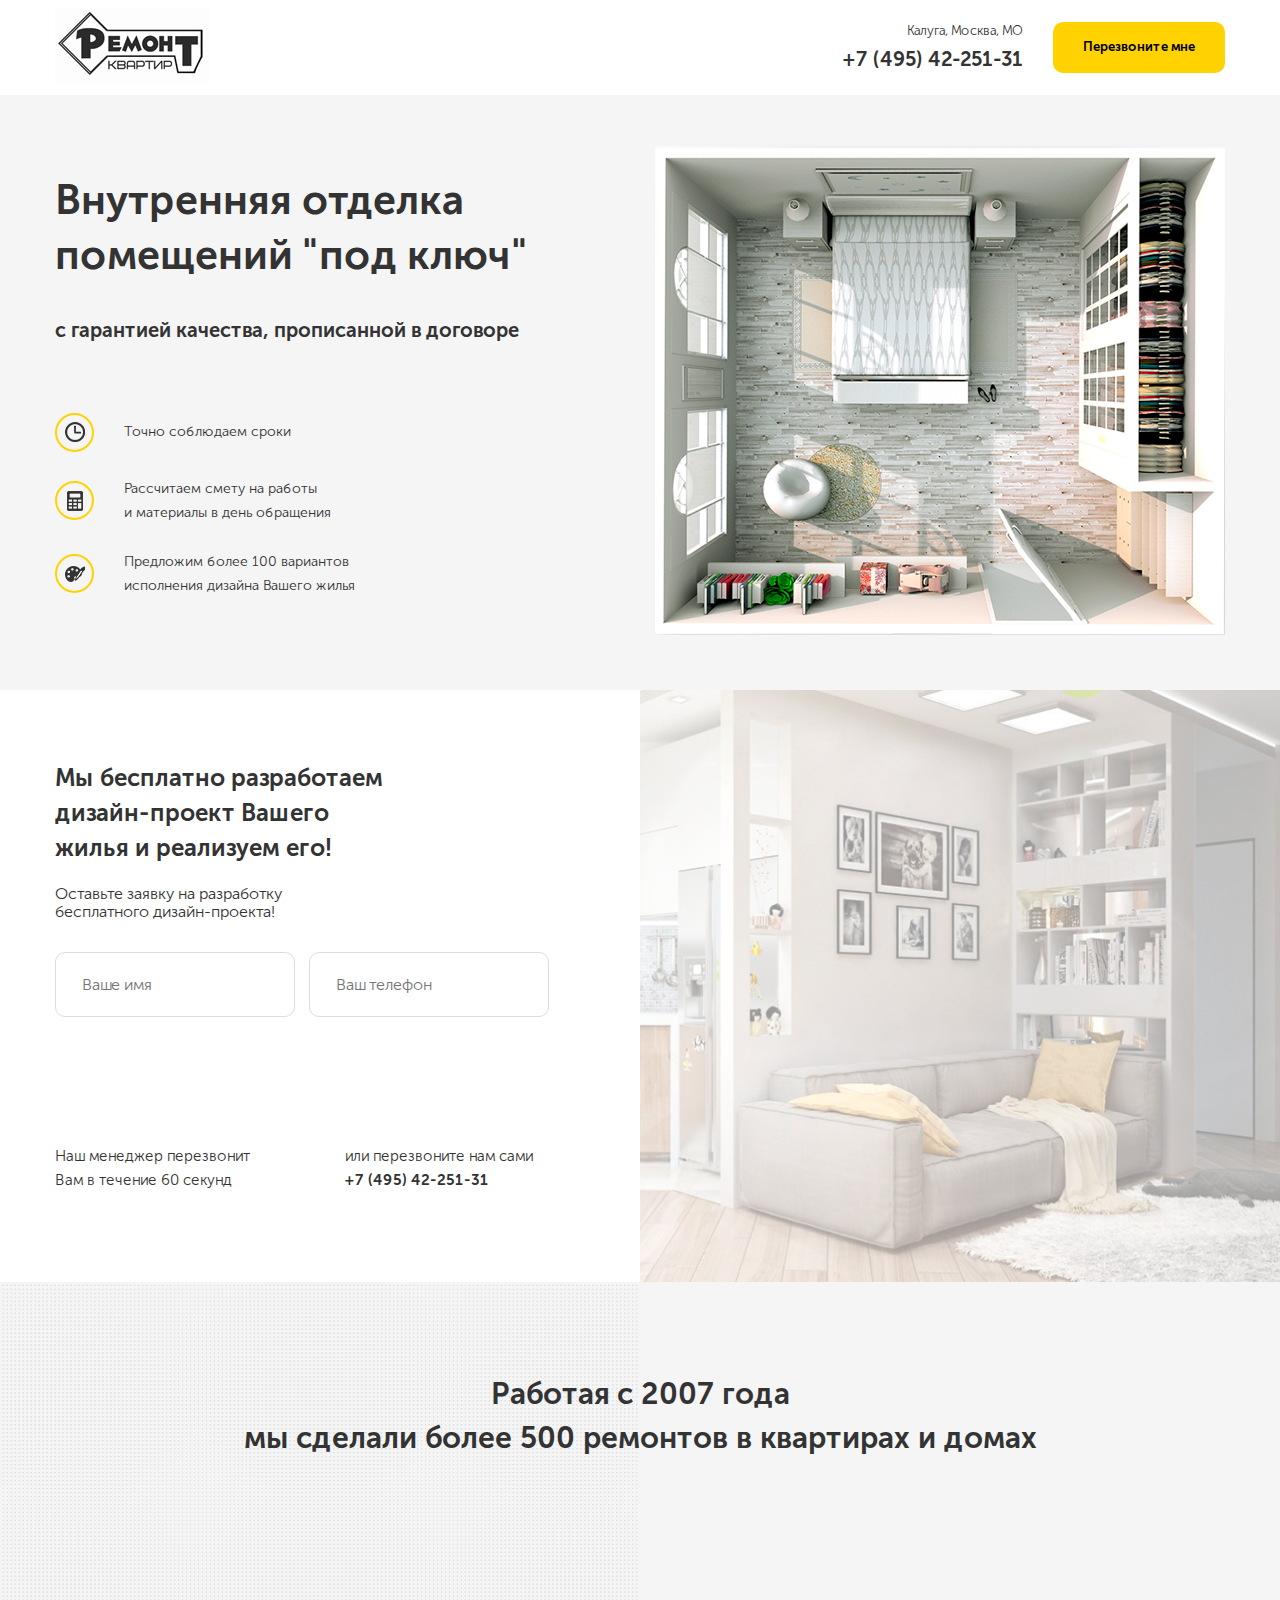
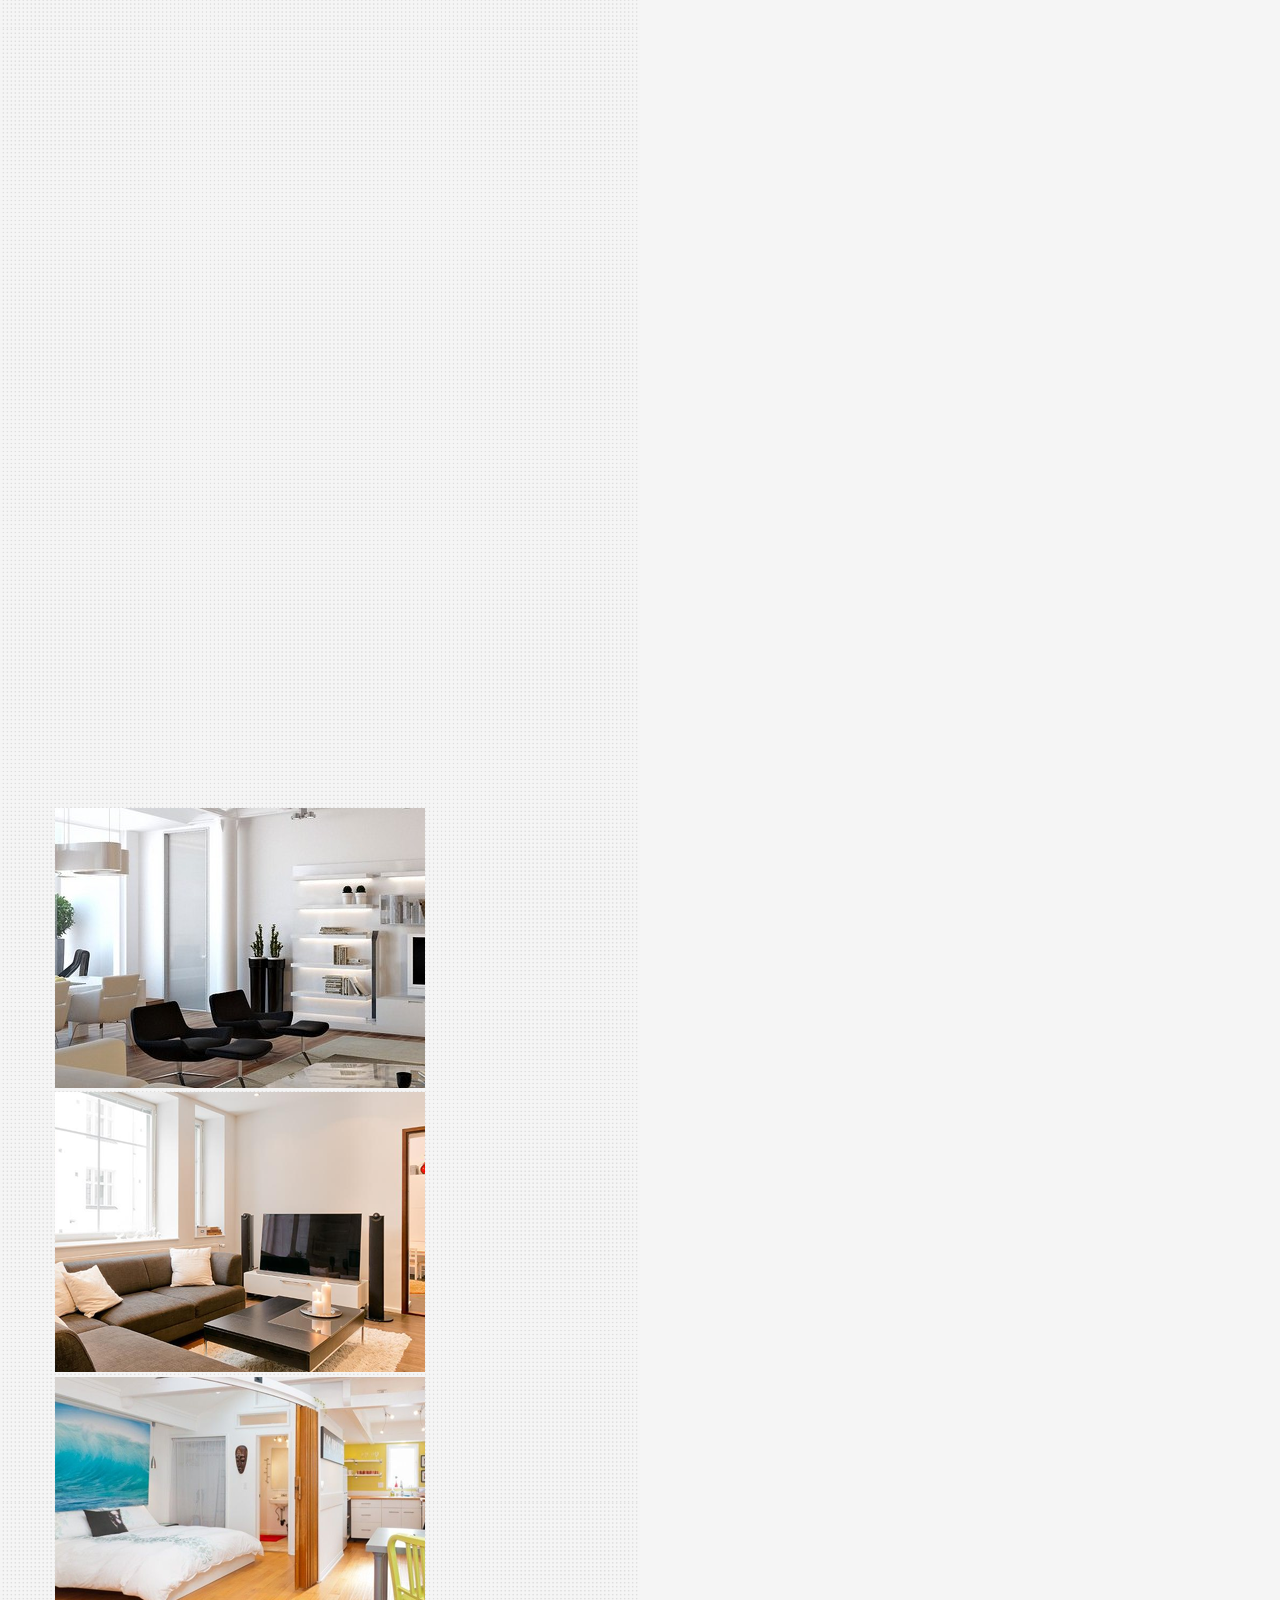
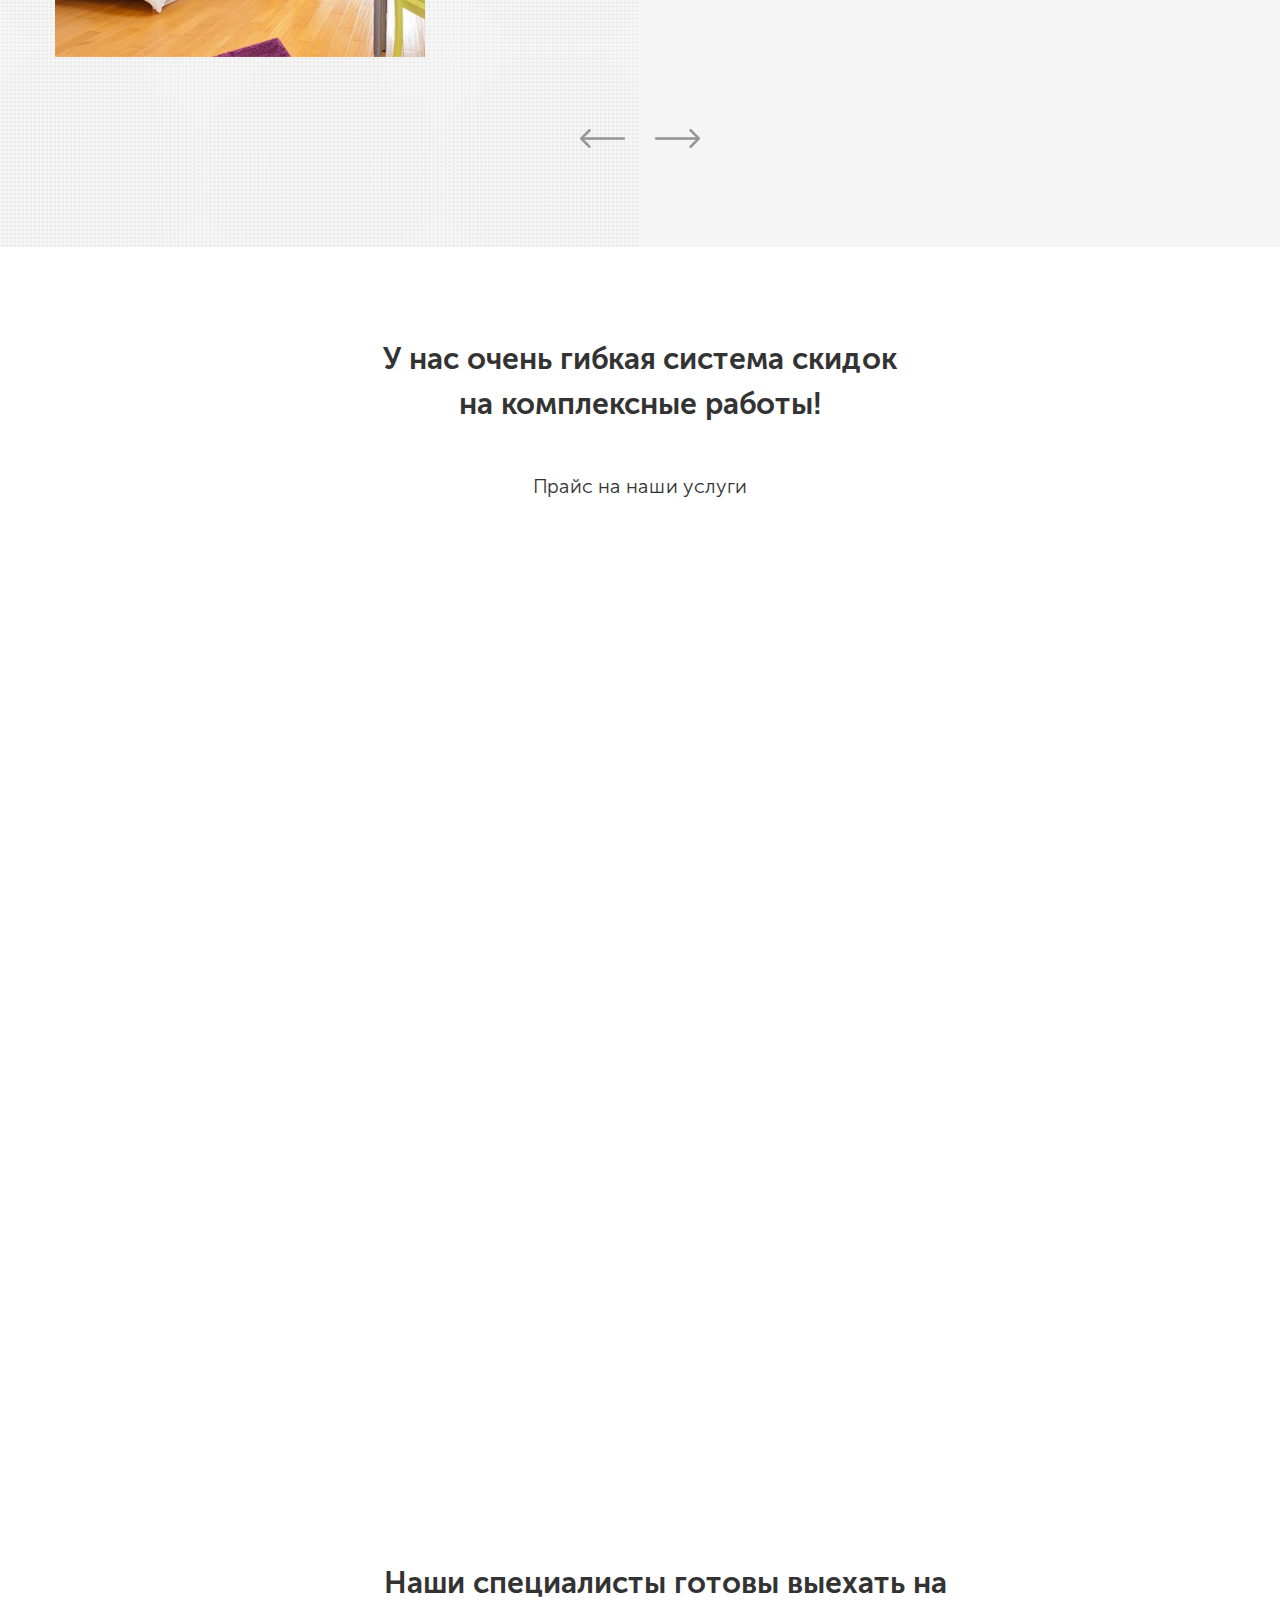
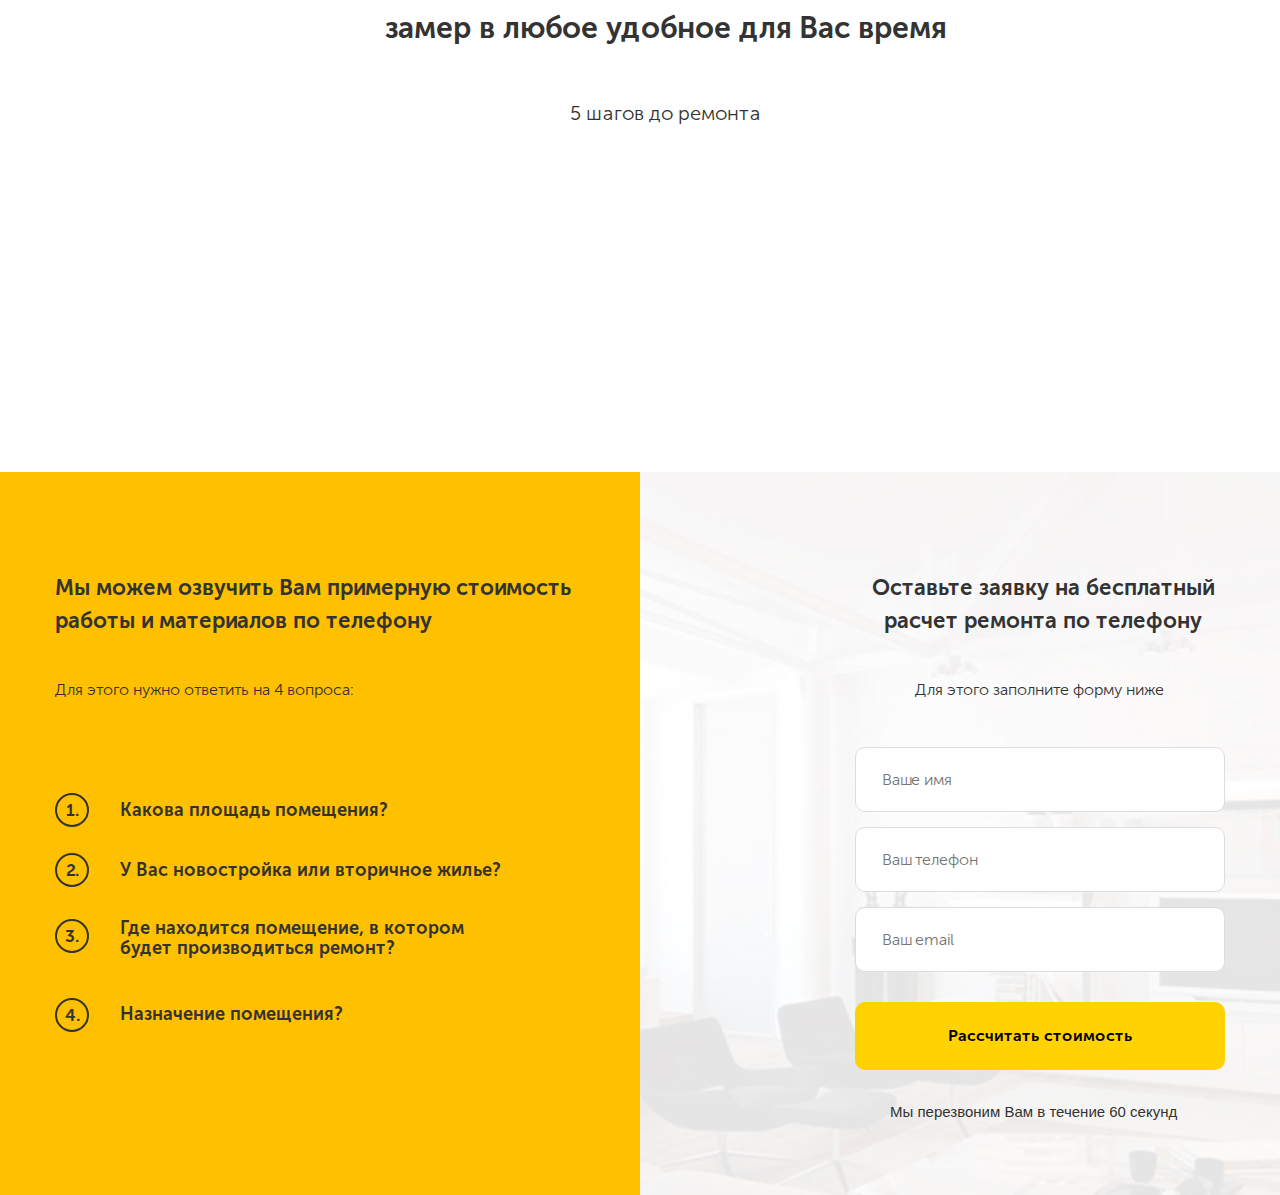
==== commit ec681de6: "Влидация форм" ====
--- a/main/src/index.html
+++ b/main/src/index.html
@@ -34,7 +34,7 @@
           <!-- Контакты -->
           <div class="navbar__contacts">
             <span class="navbar__address">Калуга, Москва, МО</span>
-            <a href="tel:+7 (495) 42-251-31" class="phone navbar__phone">
+            <a href="tel:+7 (495) 42-251-31" class="phone-number navbar__phone">
               +7 (495) 42-251-31
             </a>
           </div>
@@ -109,299 +109,301 @@
         </div>
       </div>
     </section>
-  
-
-  <!-- Блок offer -->
-  <section class="section offer">
-
-    <!-- Контейнер -->
-    <div class="container">
-
-      <!-- Обертка -->
-      <div class="offer-block">
-
-        <!-- Заголовок блока -->
-        <h2 class="section-title offer__title">
-          Мы бесплатно разработаем дизайн-проект Вашего жилья и реализуем его!
+
+
+    <!-- Блок offer -->
+    <section class="section offer">
+
+      <!-- Контейнер -->
+      <div class="container">
+
+        <!-- Обертка -->
+        <div class="offer-block">
+
+          <!-- Заголовок блока -->
+          <h2 class="section-title offer__title">
+            Мы бесплатно разработаем дизайн-проект Вашего жилья и реализуем его!
+          </h2>
+
+          <!-- Подзаголовок блока -->
+          <span class="section-subtitle offer__subtitle">
+            Оставьте заявку на разработку бесплатного дизайн-проекта!
+          </span>
+
+          <!-- Форма блока -->
+          <form action="#" class="form offer__form" id="offer__form">
+            <input type="text" name="username" class="input offer__input" placeholder="Ваше имя">
+            <input type="tel" name="phone" class="input offer__input phone" placeholder="Ваш телефон">
+            <button class="button offer__button wow bounceInLeft" data-wow-delay="0.1s">
+              Получить бесплатный дизайн-проект
+            </button>
+          </form>
+
+          <!-- Дополнительная информация -->
+          <div class="offer__info">
+            <span class="offer__text">
+              Наш менеджер перезвонит Вам в течение 60 секунд
+            </span>
+            <span class="offer__contact">
+              или перезвоните нам сами
+              <a href="tel:+7(495)4225131" class="phone-number offer__phone">+7 (495) 42-251-31</a>
+            </span>
+          </div>
+        </div>
+      </div>
+    </section>
+
+    <!-- Блок портфолио со слайдером -->
+    <section class="section portfolio">
+
+      <!--Контейнер-->
+      <div class="container">
+
+        <!--Заголовок блока портфолио-->
+        <h2 class="section-title portfolio__title"><span class="portfolio__text">Работая с 2007 года </span>
+          <span class="portfolio__text">мы сделали более 500 ремонтов в квартирах и домах</span>
         </h2>
 
-        <!-- Подзаголовок блока -->
-        <span class="section-subtitle offer__subtitle">
-          Оставьте заявку на разработку бесплатного дизайн-проекта!
+        <!-- Слайдер -->
+        <div class="slider portfolio__slider">
+          <div class="slider__item wow fadeInLeft" data-wow-delay="0.3s">
+            <img src="img/portfolio/slider-picture-1.png" alt="">
+          </div>
+          <div class="slider__item wow fadeIn" data-wow-delay="0.1s">
+            <img src="img/portfolio/slider-picture-2.png" alt="">
+          </div>
+          <div class="slider__item wow fadeInRight" data-wow-delay="0.3s"">
+          <img src=" img/portfolio/slider-picture-3.png" alt="">
+          </div>
+          <div class="slider__item">
+            <img src="img/portfolio/slider-picture-1.png" alt="">
+          </div>
+          <div class="slider__item">
+            <img src="img/portfolio/slider-picture-2.png" alt="">
+          </div>
+          <div class="slider__item">
+            <img src="img/portfolio/slider-picture-3.png" alt="">
+          </div>
+        </div>
+        <div class="arrows portfolio__arrows">
+          <div class="portfolio__arrows_left">
+            <img src="img/portfolio/left-arrow.png" alt="">
+          </div>
+          <div class="portfolio__arrows_right">
+            <img src="img/portfolio/right-arrow.png" alt="">
+          </div>
+        </div>
+      </div>
+    </section>
+
+    <!-- Блок с карточками услуг -->
+    <section class="section price">
+
+      <!--Контейнер-->
+      <div class="container">
+        <!--Заголовок блока с карточками услуг-->
+        <h2 class="section-title price-title">
+          У нас очень гибкая система скидок на комплексные работы!
+        </h2>
+        <!--Подзаголовок блока с карточками услуг-->
+        <span class="section-subtitle price-subtitle">
+          Прайс на наши услуги
         </span>
-
-        <!-- Форма блока -->
-        <form action="#" class="form offer__form">
-          <input type="text" class="input offer__input" placeholder="Ваше имя">
-          <input type="tel" class="input offer__input" placeholder="Ваш телефон">
-          <button class="button offer__button wow bounceInLeft" data-wow-delay="0.1s">
-            Получить бесплатный дизайн-проект
-          </button>
-        </form>
-
-        <!-- Дополнительная информация -->
-        <div class="offer__info">
-          <span class="offer__text">
-            Наш менеджер перезвонит Вам в течение 60 секунд
-          </span>
-          <span class="offer__contact">
-            или перезвоните нам сами
-            <a href="tel:+7(495)4225131" class="phone offer__phone">+7 (495) 42-251-31</a>
-          </span>
-        </div>
-      </div>
-    </div>
-  </section>
-
-  <!-- Блок портфолио со слайдером -->
-  <section class="section portfolio">
-
-    <!--Контейнер-->
-    <div class="container">
-
-      <!--Заголовок блока портфолио-->
-      <h2 class="section-title portfolio__title"><span class="portfolio__text">Работая с 2007 года </span>
-        <span class="portfolio__text">мы сделали более 500 ремонтов в квартирах и домах</span>
-      </h2>
-
-      <!-- Слайдер -->
-      <div class="slider portfolio__slider">
-        <div class="slider__item wow fadeInLeft" data-wow-delay="0.3s">
-          <img src="img/portfolio/slider-picture-1.png" alt="">
-        </div>
-        <div class="slider__item wow fadeIn" data-wow-delay="0.1s">
-          <img src="img/portfolio/slider-picture-2.png" alt="">
-        </div>
-        <div class="slider__item wow fadeInRight" data-wow-delay="0.3s"">
-          <img src=" img/portfolio/slider-picture-3.png" alt="">
-        </div>
-        <div class="slider__item">
-          <img src="img/portfolio/slider-picture-1.png" alt="">
-        </div>
-        <div class="slider__item">
-          <img src="img/portfolio/slider-picture-2.png" alt="">
-        </div>
-        <div class="slider__item">
-          <img src="img/portfolio/slider-picture-3.png" alt="">
-        </div>
-      </div>
-      <div class="arrows portfolio__arrows">
-        <div class="portfolio__arrows_left">
-          <img src="img/portfolio/left-arrow.png" alt="">
-        </div>
-        <div class="portfolio__arrows_right">
-          <img src="img/portfolio/right-arrow.png" alt="">
-        </div>
-      </div>
-    </div>
-  </section>
-
-  <!-- Блок с карточками услуг -->
-  <section class="section price">
-
-    <!--Контейнер-->
-    <div class="container">
-      <!--Заголовок блока с карточками услуг-->
-      <h2 class="section-title price-title">
-        У нас очень гибкая система скидок на комплексные работы!
-      </h2>
-      <!--Подзаголовок блока с карточками услуг-->
-      <span class="section-subtitle price-subtitle">
-        Прайс на наши услуги
-      </span>
-      <div class="price__cards">
-        <div class="price__card  wow fadeInUp" data-wow-delay="0.1s">
-          <div class="price__image">
-            <img class="price__picture" src="img/price/bathroom.jpg" alt="">
-          </div>
-          <span class="price__title">Ремонт ванных комнат и с/у</span>
-          <a class="price__info" href="#">Узнать цены</a>
-        </div>
-        <div class="price__card wow fadeInUp" data-wow-delay="0.2s">
-          <div class="price__image">
-            <img class="price__picture" src="img/price/living-room.jpg" alt="">
-          </div>
-          <span class="price__title">Ремонт комнат и квартир
-          </span>
-          <a class="price__info" href="#">Узнать цены</a>
-        </div>
-        <div class="price__card wow fadeInUp" data-wow-delay="0.3s">
-          <div class="price__image">
-            <img class="price__picture" src="img/price/office.jpg" alt="">
-          </div>
-          <span class="price__title">Отделка офисных помещений
-          </span>
-          <a class="price__info" href="#">Узнать цены</a>
-        </div>
-        <div class="price__card wow fadeInUp" data-wow-delay="0.4s">
-          <div class="price__image">
-            <img class="price__picture" src="img/price/new_building.jpg" alt="">
-          </div>
-          <span class="price__title">Ремонт в новостройках
-          </span>
-          <a class="price__info" href="#">Узнать цены</a>
-        </div>
-        <div class="price__card wow fadeInUp" data-wow-delay="0.5s">
-          <div class="price__image">
-            <img class="price__picture" src="img/price/kitchen.jpg" alt="">
-          </div>
-          <span class="price__title">Ремонт кухонь</span>
-          <a class="price__info" href="#">Узнать цены</a>
-        </div>
-        <div class="price__card wow fadeInUp" data-wow-delay="0.6s">
-          <div class="price__image">
-            <img class="price__picture" src="img/price/cottage.jpg" alt="">
-          </div>
-          <span class="price__title">Ремонт дач и коттеджей
-          </span>
-          <a class="price__info" href="#">Узнать цены</a>
-        </div>
-      </div>
-    </div>
-  </section>
-
-  <!--Блок с шагами-->
-  <section class="section steps">
-
-    <!--Контейнер-->
-    <div class="container">
-
-      <!--Заголовок блока с шагами-->
-    <h2 class="section-title steps__title">Наши специалисты готовы выехать на замер
-      в любое удобное для Вас время</h2>
-
-      <!--Подзаголовок блока с шагами-->
-    <span class="section-subtitle steps__subtitle">5 шагов до ремонта</span>
-
-    <!--Обертка для шагов -->
-    <div class="steps__block">
-
-      <!--Блок с шагом -->
-      <div class="steps__step wow rotateInDownLeft" data-wow-delay="0.1s" >
-        <div class="steps__img">
-          <img src="img/steps/woman-with-headset.png" alt=""></div>
-        <div class="steps__text"><span>Вы звоните нам</span>
-          <span>или оставляете заявку</span>
-        </div>
-
-      </div>
-
-      <!--Блок с шагом -->
-      <div class="steps__step wow rotateInDownLeft" data-wow-delay="0.4s" >
-        <div class="steps__img">
-          <img src="img/steps/wall-clock.png" alt=""></div>
-        <div class="steps__text"><span>Согласуем удобное</span>
-          <span>для Вас время выезда</span>
-          <span>специалиста на замер</span>
-        </div>
-
-      </div>
-
-      <!--Блок с шагом -->
-      <div class="steps__step wow rotateInDownLeft" data-wow-delay="0.7s" >
-        <div class="steps__img">
-          <img src="img/steps/money.png" alt=""></div>
-        <div class="steps__text"><span>Рассчитываем смету</span>
-          <span>согласовываем</span>
-          <span>с Вами</span>
-        </div>
-
-      </div>
-
-      <!--Блок с шагом -->
-      <div class="steps__step wow rotateInDownLeft" data-wow-delay="1s" >
-        <div class="steps__img">
-          <img src="img/steps/document.png" alt=""></div>
-        <div class="steps__text"><span>Подписываем договор</span>
-          <span>закупаем материал</span>
-          <span>по оптовым ценам</span>
-        </div>
-
-      </div>
-
-      <!--Блок с шагом -->
-      <div class="steps__step wow rotateInDownLeft" data-wow-delay="1.3s" >
-        <div class="steps__img">
-          <img src="img/steps/calendar.png" alt=""></div>
-        <div class="steps__text"><span>Выполняем ремонт</span>
-          <span>в указанные сроки</span>
-        </div>
-
-      </div>
-
-    </div>
+        <div class="price__cards">
+          <div class="price__card  wow fadeInUp" data-wow-delay="0.1s">
+            <div class="price__image">
+              <img class="price__picture" src="img/price/bathroom.jpg" alt="">
+            </div>
+            <span class="price__title">Ремонт ванных комнат и с/у</span>
+            <a class="price__info" href="#">Узнать цены</a>
+          </div>
+          <div class="price__card wow fadeInUp" data-wow-delay="0.2s">
+            <div class="price__image">
+              <img class="price__picture" src="img/price/living-room.jpg" alt="">
+            </div>
+            <span class="price__title">Ремонт комнат и квартир
+            </span>
+            <a class="price__info" href="#">Узнать цены</a>
+          </div>
+          <div class="price__card wow fadeInUp" data-wow-delay="0.3s">
+            <div class="price__image">
+              <img class="price__picture" src="img/price/office.jpg" alt="">
+            </div>
+            <span class="price__title">Отделка офисных помещений
+            </span>
+            <a class="price__info" href="#">Узнать цены</a>
+          </div>
+          <div class="price__card wow fadeInUp" data-wow-delay="0.4s">
+            <div class="price__image">
+              <img class="price__picture" src="img/price/new_building.jpg" alt="">
+            </div>
+            <span class="price__title">Ремонт в новостройках
+            </span>
+            <a class="price__info" href="#">Узнать цены</a>
+          </div>
+          <div class="price__card wow fadeInUp" data-wow-delay="0.5s">
+            <div class="price__image">
+              <img class="price__picture" src="img/price/kitchen.jpg" alt="">
+            </div>
+            <span class="price__title">Ремонт кухонь</span>
+            <a class="price__info" href="#">Узнать цены</a>
+          </div>
+          <div class="price__card wow fadeInUp" data-wow-delay="0.6s">
+            <div class="price__image">
+              <img class="price__picture" src="img/price/cottage.jpg" alt="">
+            </div>
+            <span class="price__title">Ремонт дач и коттеджей
+            </span>
+            <a class="price__info" href="#">Узнать цены</a>
+          </div>
+        </div>
+      </div>
+    </section>
+
+    <!--Блок с шагами-->
+    <section class="section steps">
+
+      <!--Контейнер-->
+      <div class="container">
+
+        <!--Заголовок блока с шагами-->
+        <h2 class="section-title steps__title">Наши специалисты готовы выехать на замер
+          в любое удобное для Вас время</h2>
+
+        <!--Подзаголовок блока с шагами-->
+        <span class="section-subtitle steps__subtitle">5 шагов до ремонта</span>
+
+        <!--Обертка для шагов -->
+        <div class="steps__block">
+
+          <!--Блок с шагом -->
+          <div class="steps__step wow rotateInDownLeft" data-wow-delay="0.1s">
+            <div class="steps__img">
+              <img src="img/steps/woman-with-headset.png" alt=""></div>
+            <div class="steps__text"><span>Вы звоните нам</span>
+              <span>или оставляете заявку</span>
+            </div>
+
+          </div>
+
+          <!--Блок с шагом -->
+          <div class="steps__step wow rotateInDownLeft" data-wow-delay="0.4s">
+            <div class="steps__img">
+              <img src="img/steps/wall-clock.png" alt=""></div>
+            <div class="steps__text"><span>Согласуем удобное</span>
+              <span>для Вас время выезда</span>
+              <span>специалиста на замер</span>
+            </div>
+
+          </div>
+
+          <!--Блок с шагом -->
+          <div class="steps__step wow rotateInDownLeft" data-wow-delay="0.7s">
+            <div class="steps__img">
+              <img src="img/steps/money.png" alt=""></div>
+            <div class="steps__text"><span>Рассчитываем смету</span>
+              <span>согласовываем</span>
+              <span>с Вами</span>
+            </div>
+
+          </div>
+
+          <!--Блок с шагом -->
+          <div class="steps__step wow rotateInDownLeft" data-wow-delay="1s">
+            <div class="steps__img">
+              <img src="img/steps/document.png" alt=""></div>
+            <div class="steps__text"><span>Подписываем договор</span>
+              <span>закупаем материал</span>
+              <span>по оптовым ценам</span>
+            </div>
+
+          </div>
+
+          <!--Блок с шагом -->
+          <div class="steps__step wow rotateInDownLeft" data-wow-delay="1.3s">
+            <div class="steps__img">
+              <img src="img/steps/calendar.png" alt=""></div>
+            <div class="steps__text"><span>Выполняем ремонт</span>
+              <span>в указанные сроки</span>
+            </div>
+
+          </div>
+
+        </div>
+      </div>
+    </section>
+
+    <!--Блок с опросом-->
+    <section class="section brif">
+
+      <!--Контейнер-->
+      <div class="container">
+
+        <!--Обертка-->
+        <div class="brif-block">
+
+          <!--Вопросы-->
+          <div class="brif-interview">
+
+            <!--Заголовок-->
+            <h2 class="section-title interview__title">
+              Мы можем озвучить Вам примерную стоимость работы и материалов по телефону
+            </h2>
+
+            <!--Подзаголовок-->
+            <span class="section-subtitle interview__subtitle">
+              Для этого нужно ответить на 4 вопроса:
+            </span>
+
+            <!--Список вопросов-->
+            <ul class="interview-list">
+              <li class="interview-list__item">
+                <span class="interview-list__number">1.</span>
+                <span class="interview-list__text">Какова площадь помещения?</span>
+              </li>
+              <li class="interview-list__item">
+                <span class="interview-list__number">2.</span>
+                <span class="interview-list__text">У Вас новостройка или вторичное жилье?</span>
+              </li>
+              <li class="interview-list__item">
+                <span class="interview-list__number">3.</span>
+                <span class="interview-list__text interview-list__text_short">Где находится помещение, в котором будет
+                  производиться ремонт?</span>
+              </li>
+              <li class="interview-list__item">
+                <span class="interview-list__number">4.</span>
+                <span class="interview-list__text">Назначение помещения?</span>
+              </li>
+            </ul>
+          </div>
+
+          <!--Форма-->
+          <form action="#" class="form brif-form" id="brif-form">
+            <!--Заголовок формы-->
+            <h2 class="section-title brif__title">
+              Оставьте заявку на бесплатный расчет ремонта по телефону
+            </h2>
+
+            <!--Подзаголовок формы-->
+            <span class="section-subtitle brif__subtitle">Для этого заполните форму ниже</span>
+
+            <!--Поля для ввода-->
+
+            <input type="text" name="username" class="input brif__input" placeholder="Ваше имя">
+            <input type="tel" name="phone" class="input brif__input phone" placeholder="Ваш телефон">
+            <input type="email" name="email" class="input brif__input" placeholder="Ваш email">
+
+            <!--Кнопка формы-->
+            <button class="button brif__button">Рассчитать стоимость</button>
+
+            <!--Доп. информация фрмы-->
+            <span class="brif__description">Мы перезвоним Вам в течение 60 секунд</span>
+          </form>
+        </div>
+      </div>
+    </section>
+
   </div>
-  </section>
-
-<!--Блок с опросом-->
-<section class="section brif">
-
-  <!--Контейнер-->
-  <div class="container">
-
-    <!--Обертка-->
-    <div class="brif-block">
-
-      <!--Вопросы-->
-      <div class="brif__interview">
-
-        <!--Заголовок-->
-        <h2 class="section-title interview__title">
-            Мы можем озвучить Вам примерную стоимость работы и материалов по телефону
-        </h2>
-
-        <!--Подзаголовок-->
-        <span class="section-subtitle interview__subtitle">
-            Для этого нужно ответить на 4 вопроса:
-        </span>
-
-        <!--Список вопросов-->
-        <ul class="interview-list">
-          <li class="interview-list__item">
-            <span class="interview-list__number">1.</span>
-            <span class="interview-list__text">Какова площадь помещения?</span>
-          </li>
-          <li class="interview-list__item">
-            <span class="interview-list__number">2.</span>
-            <span class="interview-list__text">У Вас новостройка или вторичное жилье?</span>
-          </li>
-          <li class="interview-list__item">
-            <span class="interview-list__number">3.</span>
-            <span class="interview-list__text">Где находится помещение, в котором будет производиться ремонт?</span>
-          </li>
-          <li class="interview-list__item">
-            <span class="interview-list__number">4.</span>
-            <span class="interview-list__text">Назначение помещения?</span>
-          </li>
-        </ul>
-      </div>
-
-      <!--Форма-->
-      <div class="brif__form">
-        <!--Заголовок формы-->
-        <h2 class="section-title form__title">
-            Оставьте заявку на бесплатный расчет ремонта по телефону
-        </h2>
-
-        <!--Подзаголовок формы-->
-        <span class="section-subtitle from__subtitle">Для этого заполните форму ниже</span>
-
-        <!--Поля для ввода-->
-
-        <input type="text" class="input form_input" placeholder="Ваше имя">
-        <input type="tel" class="input form_input phone" placeholder="Ваш телефон">
-
-        <!--Кнопка формы-->
-        <button class="button form__button">Рассчитать стоимость</button>
-
-        <!--Доп. информация фрмы-->
-        <span class="form__description">Мы перезвоним Вам в течение 60 секунд</span>
-      </div>
-    </div>
-  </div>
-</section>
-
-</div>
 
   <!-- Ссылка для кнопка наверх -->
   <a href="#" class="scroll"></a>
@@ -421,9 +423,64 @@
   <script src="js/modal.js"></script>
   <script src="js/scroll.js"></script>
   <script src="js/slick.min.js"></script>
+  <script src="js/jquery.validate.min.js"></script>
+  <script src="js/jquery.maskedinput.js"></script>
+
+  <script>
+    $(".phone").mask("8(999) 999-99-99");
+  </script>
+
 
   <script>
     $(document).ready(function () {
+
+      $('#offer__form').validate({
+        rules: {
+          username: {
+            required: true,
+            minlength: 2,
+            maxlength: 15,
+          },
+          phone: "required",
+        },
+        messages: {
+          username: {
+            required: jQuery.validator.format("<b>Заполните поле</b>"),
+          },
+          phone: {
+            required: jQuery.validator.format("<b>Заполните поле</b>"),
+          },
+        }
+      });
+
+      $('#brif-form').validate({
+
+        rules: {
+          username: {
+            required: true,
+            minlength: 2,
+            maxlength: 15,
+          },
+          phone: "required",
+          email: {
+            required: true,
+            email: true,
+          },
+        },
+        messages: {
+          username: {
+            required: jQuery.validator.format("<b>Заполните поле</b>"),
+          },
+          phone: {
+            required: jQuery.validator.format("<b>Заполните поле</b>"),
+          },
+          email: {
+            required: jQuery.validator.format("<b>Заполните поле</b>"),
+            email: jQuery.validator.format("<em>Введите корректный email</em>")
+          }
+        }
+      });
+
       $('.slider').slick({
         infinite: true,
         slidesToShow: 3,
--- a/main/src/css/style.css
+++ b/main/src/css/style.css
@@ -69,6 +69,8 @@
 }
 
 .input {
+  padding-left: 26px;
+  margin-bottom: 30px;
   width: 240px;
   height: 65px;
   border-radius: 10px;
@@ -76,9 +78,11 @@
   -webkit-box-sizing: border-box;
           box-sizing: border-box;
   outline: none;
-}
-
-.phone {
+  font-family: 'Museo Sans Cyrl 300', sans-serif;
+  font-weight: 300;
+}
+
+.phone-number {
   text-decoration: none;
   color: #333333;
   font-family: 'Museo Sans Cyrl 700', sans-serif;
@@ -923,6 +927,257 @@
   }
 }
 
+.brif {
+  background-image: url("../img/brif/brif-bg-color.jpg"), url("../img/brif/brig-bg.jpg");
+  background-position: left center, center right;
+  background-size: 50%, contain;
+  background-repeat: repeat-Y, no-repeat;
+  padding-bottom: 75px;
+}
+
+.brif-block {
+  display: -webkit-box;
+  display: -ms-flexbox;
+  display: flex;
+}
+
+.brif-interview {
+  -ms-flex-preferred-size: 50%;
+      flex-basis: 50%;
+  padding-right: 40px;
+  padding-top: 29px;
+}
+
+.brif-form {
+  display: -webkit-box;
+  display: -ms-flexbox;
+  display: flex;
+  -webkit-box-orient: vertical;
+  -webkit-box-direction: normal;
+      -ms-flex-direction: column;
+          flex-direction: column;
+  -ms-flex-preferred-size: 50%;
+      flex-basis: 50%;
+  padding-top: 10px;
+}
+
+.interview__title {
+  font-size: 22px;
+  text-align: left;
+  margin: 0;
+  line-height: 1.5;
+  margin-bottom: 30px;
+}
+
+.interview__subtitle {
+  display: block;
+  font-size: 16px;
+  line-height: 45px;
+  font-family: 'Museo Sans Cyrl 300', sans-serif;
+  font-weight: 300;
+  margin-bottom: 81px;
+}
+
+.interview-list {
+  list-style: none;
+  padding: 0;
+  margin: 0;
+}
+
+.interview-list__item {
+  display: -webkit-box;
+  display: -ms-flexbox;
+  display: flex;
+  font-size: 17px;
+  font-family: 'Museo Sans Cyrl 700', sans-serif;
+  font-weight: 700;
+  -webkit-box-align: center;
+      -ms-flex-align: center;
+          align-items: center;
+  margin-bottom: 26px;
+}
+
+.interview-list__item:nth-child(3) {
+  margin-top: 32px;
+  margin-bottom: 39px;
+  -webkit-box-align: start;
+      -ms-flex-align: start;
+          align-items: flex-start;
+}
+
+.interview-list__number {
+  display: inline-block;
+  text-align: center;
+  line-height: 30px;
+  width: 30px;
+  height: 30px;
+  border: 2px solid #333333;
+  border-radius: 50%;
+  margin-right: 31px;
+}
+
+.interview-list__text {
+  display: block;
+  max-width: 400px;
+  font-size: 18px;
+  line-height: 1.1;
+}
+
+.brif__title {
+  margin-left: 200px;
+  font-size: 22px;
+  text-align: center;
+  line-height: 1.5;
+  margin-bottom: 30px;
+  max-width: 400px;
+}
+
+.brif__subtitle {
+  margin-left: 255px;
+  display: block;
+  font-size: 16px;
+  line-height: 45px;
+  font-family: 'Museo Sans Cyrl 300', sans-serif;
+  font-weight: 300;
+  margin-bottom: 35px;
+}
+
+.brif__input {
+  margin-left: 195px;
+  margin-bottom: 15px;
+  max-width: 370px;
+  width: 100%;
+}
+
+.brif__button {
+  margin-top: 15px;
+  margin-left: 195px;
+  padding-top: 25px;
+  padding-bottom: 25px;
+  margin-bottom: 33px;
+}
+
+.brif__description {
+  font-size: 15px;
+  margin-left: 230px;
+}
+
+@media (max-width: 1200px) {
+  .brif-form {
+    margin-left: 30px;
+  }
+  .brif__title {
+    margin-left: 30px;
+    text-align: left;
+  }
+  .brif__subtitle {
+    margin-left: 30px;
+  }
+  .brif__input {
+    margin-left: 30px;
+    max-width: 95%;
+  }
+  .brif__button {
+    margin-left: 30px;
+  }
+  .brif__description {
+    margin-left: 30px;
+  }
+}
+
+@media (max-width: 768px) {
+  .brif {
+    background-image: url("../img/brif/brif-bg-color.jpg"), url("../img/brif/brig-bg.jpg");
+    background-position: top center, center bottom;
+    background-size: 100% 48%, cover;
+    background-repeat: repeat-x, no-repeat;
+    padding-top: 15px;
+    padding-bottom: 0;
+  }
+  .brif-block {
+    -webkit-box-orient: vertical;
+    -webkit-box-direction: normal;
+        -ms-flex-direction: column;
+            flex-direction: column;
+  }
+  .brif-interview {
+    padding-right: 0;
+  }
+  .interview__title {
+    font-size: 18px;
+    line-height: 22px;
+    margin-bottom: 10px;
+    max-width: 250px;
+  }
+  .interview__subtitle {
+    max-width: 200px;
+    font-size: 15px;
+    line-height: 1.1;
+    margin-bottom: 40px;
+  }
+  .interview-list__item {
+    width: 100%;
+    margin-bottom: 25px;
+  }
+  .interview-list__item:nth-child(3) {
+    -webkit-box-align: center;
+        -ms-flex-align: center;
+            align-items: center;
+    margin-bottom: 25px;
+  }
+  .interview-list__number {
+    margin-right: 10px;
+  }
+  .interview-list__text {
+    font-size: 14px;
+    max-width: 240px;
+    -webkit-box-align: start;
+        -ms-flex-align: start;
+            align-items: flex-start;
+  }
+  .interview-list__text_short {
+    max-width: 190px;
+  }
+  .brif-form {
+    margin-left: 0;
+    padding-bottom: 90px;
+    padding-top: 80px;
+    text-align: center;
+  }
+  .brif__title {
+    text-align: center;
+    margin-left: 0;
+    font-size: 18px;
+    line-height: 24px;
+    margin-bottom: 10px;
+  }
+  .brif__subtitle {
+    font-size: 14px;
+    margin-left: 0;
+    margin-bottom: 20px;
+  }
+  .brif__input {
+    max-width: 100%;
+    margin-left: 0;
+    margin-bottom: 10px;
+  }
+  .brif__button {
+    margin-top: 0;
+    margin-left: 0;
+    font-size: 14px;
+    margin-bottom: 25px;
+  }
+  .brif__description {
+    -ms-flex-item-align: center;
+        -ms-grid-row-align: center;
+        align-self: center;
+    margin-left: 0;
+    max-width: 150px;
+    line-height: 1.8;
+    font-size: 14px;
+  }
+}
+
 .scroll {
   position: fixed;
   width: 40px;
